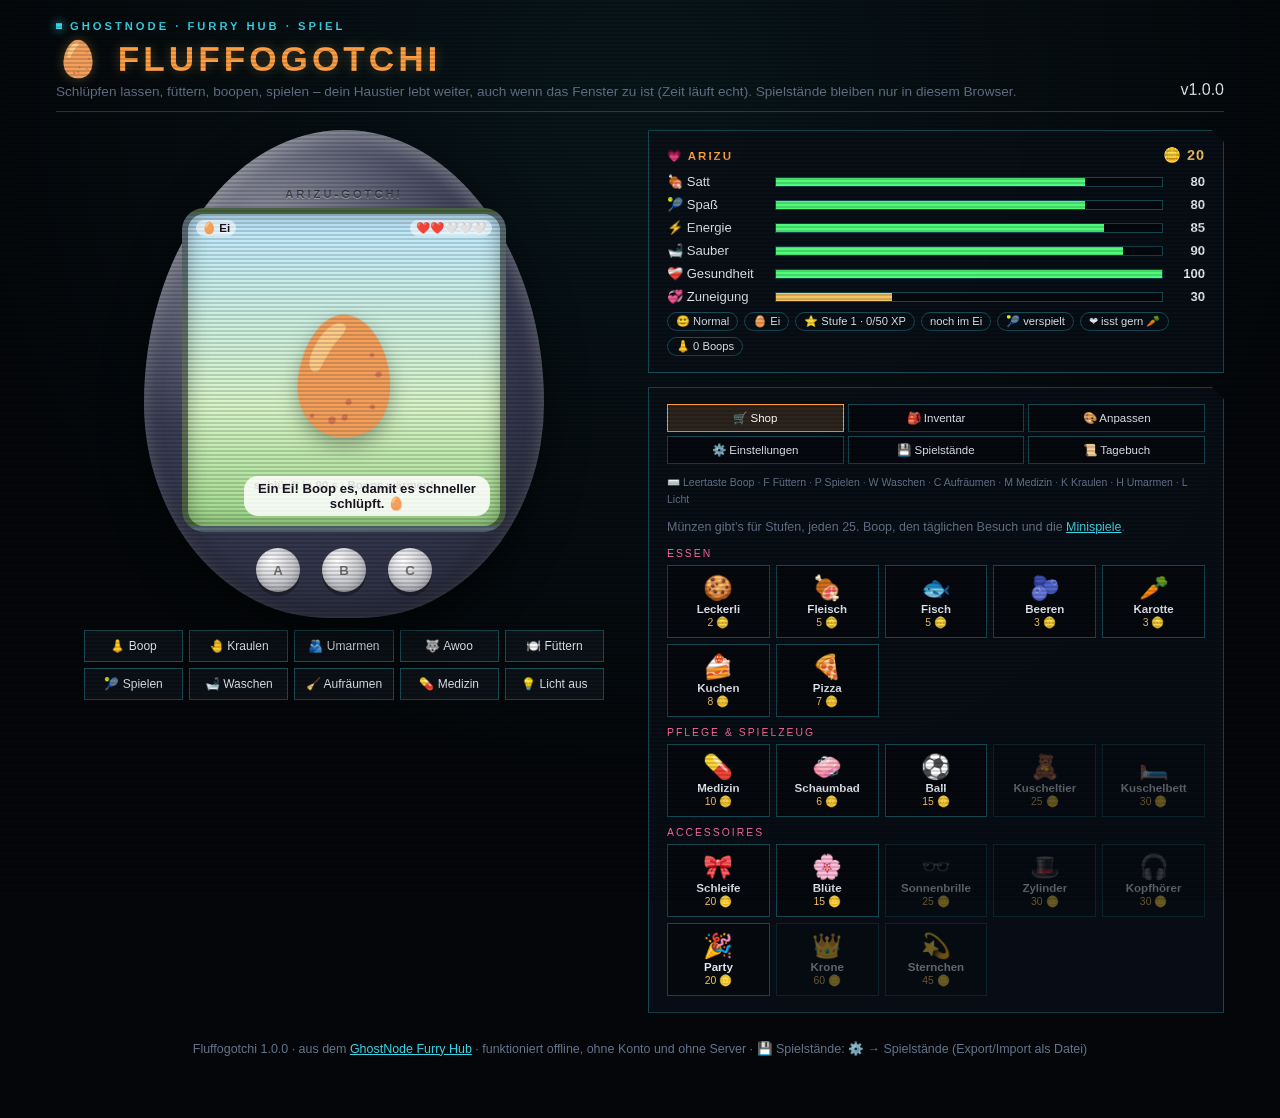
==== games/fluffogotchi/index.html @ 8cd09505 "Fluffogotchi: Furry Hub Tamagotchi as standalone offline game, build script, ZIP release workflow an" ====
<!DOCTYPE html>
<html lang="de">
<head>
<meta charset="utf-8">
<meta name="viewport" content="width=device-width, initial-scale=1">
<title>Fluffogotchi – dein flauschiges Haustier</title>
<link rel="icon" href="data:image/svg+xml,%3Csvg xmlns='http://www.w3.org/2000/svg' viewBox='0 0 100 100'%3E%3Ctext y='.9em' font-size='90'%3E%F0%9F%A5%9A%3C/text%3E%3C/svg%3E">
<link rel="stylesheet" href="hud.css">
<link rel="stylesheet" href="furhub.css">
<style>
body { padding: 0; display: block; }
.fg-wrap { max-width: 1200px; margin: 0 auto; padding: 20px 16px 50px; }
.fg-head { display: flex; justify-content: space-between; align-items: flex-end; gap: 12px; flex-wrap: wrap; margin-bottom: 18px; border-bottom: 1px solid var(--border-color); padding-bottom: 12px; }
.fg-head h1 { margin: 4px 0 0; color: var(--fh-a, #ff9f43); letter-spacing: 4px; }
.fg-head p { margin: 4px 0 0; color: var(--text-muted); font-size: .85rem; }
.fg-foot { margin-top: 28px; color: var(--text-muted); font-size: .78rem; text-align: center; }
.fg-foot a { color: var(--accent-cyan); }
</style>
</head>
<body class="fh">
<div class="fg-wrap">
    <header class="fg-head">
        <div><div class="hud-tag">GhostNode · Furry Hub · Spiel</div><h1>🥚 FLUFFOGOTCHI</h1><p>Schlüpfen lassen, füttern, boopen, spielen – dein Haustier lebt weiter, auch wenn das Fenster zu ist (Zeit läuft echt). Spielstände bleiben nur in diesem Browser.</p></div>
        <div class="fg-ver">v1.0.0</div>
    </header>
    <!-- Tamagotchi -->
    <section class="fh-panel" data-panel="tama">
        <div class="tama-layout">
            <div class="tama-col">
                <div class="tama-device" id="tamaDevice">
                    <div class="tama-brand" id="tamaBrand">FLUFFOGOTCHI</div>
                    <div class="tama-screen" id="tamaScreen">
                        <div class="tama-icons" id="tamaIcons"></div>
                        <div class="tama-pet" id="tamaPet" title="Boop!"></div>
                        <div class="tama-poops" id="tamaPoops"></div>
                        <div class="tama-say" id="tamaSay"></div>
                    </div>
                    <div class="tama-hw">
                        <button type="button" data-hw="a" title="A: Boop">A</button>
                        <button type="button" data-hw="b" title="B: Füttern (Trockenfutter)">B</button>
                        <button type="button" data-hw="c" title="C: Ball spielen">C</button>
                    </div>
                </div>
                <div class="tama-quick" id="tamaQuick">
                    <button type="button" class="fh-btn" data-t="boop">👃 Boop</button>
                    <button type="button" class="fh-btn" data-t="pat">🤚 Kraulen</button>
                    <button type="button" class="fh-btn" data-t="hug">🫂 Umarmen</button>
                    <button type="button" class="fh-btn" data-t="awoo">🐺 Awoo</button>
                    <button type="button" class="fh-btn" data-t="feed">🍽️ Füttern</button>
                    <button type="button" class="fh-btn" data-t="play">🎾 Spielen</button>
                    <button type="button" class="fh-btn" data-t="wash">🛁 Waschen</button>
                    <button type="button" class="fh-btn" data-t="clean">🧹 Aufräumen</button>
                    <button type="button" class="fh-btn" data-t="medicine">💊 Medizin</button>
                    <button type="button" class="fh-btn" data-t="sleep" id="tamaSleep">💡 Licht aus</button>
                </div>
                <div class="tama-menu" id="tamaMenu" hidden></div>
            </div>
            <div class="tama-side">
                <div class="fh-card"><div class="fh-ct"><span id="tamaTitle">💗 Zustand</span><span class="coins" id="tamaCoins"></span></div><div id="tamaBars"></div><div class="tama-meta" id="tamaMeta"></div></div>
                <div class="fh-card">
                    <div class="tama-tabs"><button type="button" data-tt="shop" class="on">🛒 Shop</button><button type="button" data-tt="bag">🎒 Inventar</button><button type="button" data-tt="custom">🎨 Anpassen</button><button type="button" data-tt="settings">⚙️ Einstellungen</button><button type="button" data-tt="slots">💾 Spielstände</button><button type="button" data-tt="log">📜 Tagebuch</button></div>
                    <p class="muted small tama-keys">⌨️ Leertaste Boop · F Füttern · P Spielen · W Waschen · C Aufräumen · M Medizin · K Kraulen · H Umarmen · L Licht</p>
                    <div id="tamaTab"></div>
                </div>
            </div>
        </div>
    </section>


    <p class="fg-foot">Fluffogotchi 1.0.0 · aus dem <a href="https://ghostnode-labs.dev/furhub.php" target="_blank" rel="noopener">GhostNode Furry Hub</a> · funktioniert offline, ohne Konto und ohne Server · 💾 Spielstände: ⚙️ → Spielstände (Export/Import als Datei)</p>
</div>
<div class="fh-toast" id="fhToast" hidden></div>
<script src="fluffo-core.js"></script>
<script src="fluffo-game.js"></script>
<script>document.addEventListener('DOMContentLoaded', () => { const K = window.FHK; if (K.INIT.tama) K.INIT.tama(); if (K.SHOW.tama) K.SHOW.tama(); });</script>
</body>
</html>
---- games/fluffogotchi/hud.css ----
@import url("format.css");
/* Gemeinsamer HUD-Look für neue Seiten (Countdown, Link-Check) */
:root {
    --bg-color: #040609;
    --panel-bg: rgba(10, 16, 24, 0.85);
    --panel-hover: rgba(18, 28, 42, 0.95);
    --accent-gold: #f3c262;
    --accent-cyan: #38d5e6;
    --accent-red: #ff5555;
    --accent-green: #50fa7b;
    --accent-purple: #bd93f9;
    --accent-glow: rgba(56, 213, 230, 0.3);
    --text-main: #e2e8f0;
    --text-muted: #64748b;
    --border-color: rgba(56, 213, 230, 0.3);
    --cut-sm: polygon(0 0, calc(100% - 8px) 0, 100% 8px, 100% 100%, 0 100%);
    --cut-md: polygon(0 0, calc(100% - 12px) 0, 100% 12px, 100% 100%, 0 100%);
}

* { box-sizing: border-box; }

body {
    font-family: "Segoe UI", Roboto, -apple-system, sans-serif;
    background-color: var(--bg-color);
    background-image:
        radial-gradient(circle at 50% 10%, rgba(56, 213, 230, 0.08), transparent 70%),
        linear-gradient(rgba(4, 6, 9, 0.9), rgba(4, 6, 9, 0.98));
    background-attachment: fixed;
    color: var(--text-main);
    margin: 0;
    padding: 40px 20px;
    min-height: 100vh;
    display: flex;
    flex-direction: column;
    align-items: center;
}

body::before {
    content: "";
    position: fixed;
    inset: 0;
    background: linear-gradient(rgba(18, 16, 16, 0) 50%, rgba(0, 0, 0, 0.3) 50%);
    background-size: 100% 4px;
    z-index: 1;
    pointer-events: none;
    opacity: 0.5;
}

.wrapper { width: 100%; max-width: 950px; position: relative; z-index: 2; }

.nav-bar { display: flex; justify-content: space-between; align-items: center; gap: 10px; flex-wrap: wrap; margin-bottom: 20px; }
.nav-back, .nav-tab {
    display: inline-flex; align-items: center; gap: 8px; color: var(--accent-cyan);
    text-decoration: none; font-size: 0.8rem; font-weight: 700; letter-spacing: 2px;
    text-transform: uppercase; padding: 6px 14px; background: rgba(56, 213, 230, 0.08);
    border: 1px solid var(--border-color); clip-path: var(--cut-sm); transition: all 0.2s ease;
}
.nav-back:hover, .nav-tab:hover, .nav-tab.active { background: rgba(56, 213, 230, 0.2); border-color: var(--accent-cyan); color: #fff; }
.nav-tabs { display: flex; gap: 10px; flex-wrap: wrap; }

header { margin-bottom: 25px; border-bottom: 2px solid var(--border-color); padding-bottom: 15px; }
.hud-tag { font-size: 0.7rem; letter-spacing: 3px; color: var(--accent-cyan); text-transform: uppercase; font-weight: 700; margin-bottom: 6px; display: flex; align-items: center; gap: 8px; }
.hud-tag::before { content: ""; width: 6px; height: 6px; background: var(--accent-cyan); box-shadow: 0 0 10px var(--accent-cyan); }
h1 { font-size: 2.2rem; font-weight: 800; letter-spacing: 4px; margin: 0; text-transform: uppercase; color: var(--accent-gold); text-shadow: 0 0 12px rgba(243, 194, 98, 0.3); }
.subtitle { color: var(--text-muted); margin: 6px 0 0; font-size: 0.85rem; letter-spacing: 2px; text-transform: uppercase; }

.panel { background-color: var(--panel-bg); border: 1px solid var(--border-color); padding: 20px; margin-bottom: 25px; clip-path: var(--cut-md); backdrop-filter: blur(10px); }
.panel-title { font-size: 0.85rem; letter-spacing: 2px; color: var(--accent-cyan); text-transform: uppercase; font-weight: 700; margin-bottom: 15px; border-bottom: 1px solid var(--border-color); padding-bottom: 8px; display: flex; justify-content: space-between; align-items: center; gap: 10px; flex-wrap: wrap; }

label.field { display: block; font-size: 0.7rem; color: var(--text-muted); text-transform: uppercase; letter-spacing: 1px; margin-bottom: 4px; }
input, select, textarea { background-color: rgba(4, 6, 9, 0.95); border: 1px solid var(--border-color); color: #fff; padding: 10px 14px; font-size: 0.9rem; outline: none; width: 100%; letter-spacing: 1px; font-family: inherit; color-scheme: dark; }
input:focus, select:focus, textarea:focus { border-color: var(--accent-cyan); box-shadow: 0 0 10px var(--accent-glow); }
input[type="checkbox"] { width: auto; accent-color: var(--accent-cyan); }

.btn { display: inline-block; text-decoration: none; background-color: rgba(56, 213, 230, 0.15); border: 1px solid var(--accent-cyan); color: var(--accent-cyan); padding: 10px 20px; font-weight: 700; letter-spacing: 2px; cursor: pointer; text-transform: uppercase; font-size: 0.8rem; transition: all 0.2s ease; font-family: inherit; }
.btn:hover { background-color: var(--accent-cyan); color: #040609; box-shadow: 0 0 12px var(--accent-cyan); }
.btn-gold { background-color: rgba(243, 194, 98, 0.15); border-color: var(--accent-gold); color: var(--accent-gold); }
.btn-gold:hover { background-color: var(--accent-gold); box-shadow: 0 0 12px var(--accent-gold); color: #040609; }
.btn-danger { background-color: rgba(255, 85, 85, 0.15); border-color: var(--accent-red); color: var(--accent-red); }
.btn-danger:hover { background-color: var(--accent-red); box-shadow: 0 0 12px var(--accent-red); color: #040609; }
.btn-sm { padding: 4px 9px; font-size: 0.62rem; }

.badge { display: inline-block; padding: 2px 7px; font-size: 0.65rem; font-weight: 700; letter-spacing: 1px; text-transform: uppercase; border: 1px solid currentColor; white-space: nowrap; }
.empty-msg { text-align: center; color: var(--text-muted); padding: 20px; font-size: 0.8rem; letter-spacing: 2px; text-transform: uppercase; border: 1px dashed var(--border-color); }
.notice { border: 1px solid var(--accent-green); background: rgba(80, 250, 123, 0.08); padding: 12px 16px; margin-bottom: 20px; font-size: 0.85rem; }

.modal-overlay { position: fixed; inset: 0; background: rgba(4, 6, 9, 0.85); display: none; justify-content: center; align-items: center; z-index: 1000; backdrop-filter: blur(6px); }
.modal-box { background-color: var(--panel-bg); border: 1px solid var(--accent-cyan); width: 100%; max-width: 520px; padding: 25px; clip-path: polygon(0 0, calc(100% - 14px) 0, 100% 14px, 100% 100%, 0 100%); box-shadow: 0 0 25px var(--accent-glow); position: relative; margin: 0 12px; max-height: 92vh; overflow-y: auto; }
.modal-close { position: absolute; top: 15px; right: 20px; background: none; border: none; color: var(--accent-red); font-size: 1.3rem; font-weight: bold; cursor: pointer; }

:focus-visible { outline: 2px solid var(--accent-cyan); outline-offset: 2px; }

@media (max-width: 700px) {
    body { padding: 20px 14px; }
    h1 { font-size: 1.6rem; letter-spacing: 2px; }
    .nav-bar { flex-direction: column; align-items: flex-start; }
}
---- games/fluffogotchi/furhub.css ----
/* Furry Hub – warmer, verspielter Look im HUD-Stil */
.fh { --fh-a: #ff9f43; --fh-b: #ff6b9d; --fh-c: #7bd88f; }
.fh-wrap { max-width: 1240px; }
.muted { color: var(--text-muted); }
.small { font-size: 0.78rem; }
.fh a { color: var(--accent-cyan); }

/* Kopf */
.fh-head { display: flex; align-items: center; gap: 18px; flex-wrap: wrap; text-align: left; margin-bottom: 18px; }
.fh-head h1 { margin: 2px 0; background: linear-gradient(90deg, var(--fh-a), var(--fh-b)); -webkit-background-clip: text; background-clip: text; color: transparent; }
.fh-head .subtitle { margin: 0; }
.fh-head > div:nth-child(2) { flex: 1; min-width: 220px; }
.fh-logo { font-size: 3.4rem; line-height: 1; background: none; border: 0; cursor: pointer; filter: drop-shadow(0 0 14px rgba(255, 159, 67, 0.45)); transition: transform 0.2s; }
.fh-logo:hover { transform: rotate(-8deg) scale(1.05); }
.fh-logo.spin { animation: fhSpin 0.6s ease; }
@keyframes fhSpin { 50% { transform: rotate(200deg) scale(1.2); } 100% { transform: rotate(360deg); } }
.fh-counters { display: flex; gap: 8px; flex-wrap: wrap; }
.fh-counter { min-width: 92px; padding: 8px 12px; text-align: center; background: var(--panel-bg); border: 1px solid rgba(255, 159, 67, 0.35); clip-path: var(--cut-sm); }
.fh-counter span { font-size: 1.2rem; }
.fh-counter b { display: block; font-size: 1.15rem; color: #fff; font-variant-numeric: tabular-nums; }
.fh-counter small { font-size: 0.6rem; letter-spacing: 1.5px; text-transform: uppercase; color: var(--text-muted); }

/* Reiter */
.fh-tabs { display: flex; gap: 6px; overflow-x: auto; padding-bottom: 6px; margin-bottom: 18px; scrollbar-width: thin; }
.fh-tabs button { flex: 0 0 auto; display: inline-flex; align-items: center; gap: 6px; padding: 8px 14px; font: inherit; font-size: 0.8rem; letter-spacing: 1px; color: var(--text-main);
    background: rgba(14, 20, 27, 0.75); border: 1px solid var(--border-color); cursor: pointer; transition: all 0.15s; }
.fh-tabs button:hover { border-color: var(--fh-a); }
.fh-tabs button.active { background: linear-gradient(90deg, rgba(255, 159, 67, 0.22), rgba(255, 107, 157, 0.18)); border-color: var(--fh-a); color: #fff; }
.fh-tabs button span { font-size: 1rem; }

/* Karten & Knöpfe */
.fh-card { background: var(--panel-bg); border: 1px solid var(--border-color); padding: 16px 18px; clip-path: var(--cut-md); backdrop-filter: blur(10px); min-width: 0; }
.fh-card.empty { grid-column: 1 / -1; text-align: center; color: var(--text-muted); }
.fh-ct { font-size: 0.72rem; letter-spacing: 2px; text-transform: uppercase; color: var(--fh-a); margin-bottom: 10px; font-weight: 700; display: flex; align-items: center; gap: 8px; justify-content: space-between; }
.fh-ct small { color: var(--text-muted); letter-spacing: 1px; }
.fh-btn { display: inline-flex; align-items: center; justify-content: center; gap: 6px; padding: 8px 14px; font: inherit; font-size: 0.85rem; color: var(--text-main); cursor: pointer; text-decoration: none;
    background: rgba(14, 20, 27, 0.8); border: 1px solid var(--border-color); transition: all 0.15s; }
.fh-btn:hover:not(:disabled) { border-color: var(--fh-a); color: #fff; background: rgba(255, 159, 67, 0.1); }
.fh-btn:active:not(:disabled) { transform: scale(0.96); }
.fh-btn:disabled { opacity: 0.5; cursor: default; }
.fh-btn.sm { padding: 4px 10px; font-size: 0.75rem; }
.fh-btn.gold { border-color: var(--accent-gold); color: var(--accent-gold); }
.fh-btn.gold:hover { background: rgba(243, 194, 98, 0.15); }
.fh-btn.danger { border-color: rgba(255, 85, 85, 0.6); color: var(--accent-red); }
.fh-btn.on { border-color: var(--fh-b); background: rgba(255, 107, 157, 0.15); color: #fff; }
.fh-toolbar { display: flex; gap: 10px; align-items: center; flex-wrap: wrap; margin-bottom: 14px; }
.fh-toolbar input[type=search] { flex: 1; min-width: 200px; }
.fh-toolbar select { width: auto; }
.nav-tabs button.nav-tab { font: inherit; cursor: pointer; }
.nav-tab.active { border-color: var(--fh-a) !important; }

/* Start */
.fh-grid { display: grid; grid-template-columns: repeat(3, minmax(0, 1fr)); gap: 14px; }
.fh-card.wide { grid-column: span 3; }
.fh-card p { line-height: 1.6; margin: 0 0 10px; }
.fh-card.fact { border-color: rgba(123, 216, 143, 0.4); }
.fh-card.prompt { border-color: rgba(255, 107, 157, 0.4); }
.fh-cd { display: grid; grid-template-columns: 26px 1fr auto; gap: 8px; align-items: center; padding: 6px 0; border-bottom: 1px solid rgba(56, 213, 230, 0.07); font-size: 0.85rem; }
.fh-cd small { color: var(--fh-a); font-size: 0.75rem; }
.rand-link { margin-bottom: 10px; min-height: 48px; }
.rand-link a { display: block; font-weight: 700; font-size: 1rem; }
.rand-link small { color: var(--text-muted); font-size: 0.75rem; }
.sotd-body { display: flex; gap: 12px; align-items: center; }
.sotd-face { width: 96px; flex-shrink: 0; }
.sotd-body b { display: block; font-size: 1.05rem; color: #fff; }
.sotd-body small { display: block; color: var(--text-muted); font-size: 0.75rem; margin-bottom: 4px; }
.ach-grid { display: grid; grid-template-columns: repeat(auto-fill, minmax(150px, 1fr)); gap: 8px; }
.ach { display: grid; grid-template-columns: 30px 1fr; column-gap: 8px; align-items: center; padding: 8px; border: 1px dashed var(--border-color); opacity: 0.45; font-size: 0.8rem; }
.ach span { grid-row: span 2; font-size: 1.4rem; text-align: center; }
.ach small { font-size: 0.66rem; color: var(--text-muted); }
.ach.on { opacity: 1; border-style: solid; border-color: rgba(243, 194, 98, 0.55); background: rgba(243, 194, 98, 0.06); }
.ach.on b { color: var(--accent-gold); }
.quick-btns { display: grid; grid-template-columns: repeat(auto-fill, minmax(110px, 1fr)); gap: 8px; margin-bottom: 10px; }
.quick-btns button { display: flex; flex-direction: column; align-items: center; gap: 4px; padding: 12px 6px; font: inherit; font-size: 0.72rem; letter-spacing: 1px; color: var(--text-main); cursor: pointer;
    background: rgba(4, 6, 9, 0.6); border: 1px solid var(--border-color); transition: all 0.15s; }
.quick-btns button b { font-size: 1.6rem; }
.quick-btns button:hover { border-color: var(--fh-a); transform: translateY(-2px); }

/* Avatar */
.fh-sona { display: block; width: 100%; height: auto; }
.fh-nose { transition: transform 0.15s; }

/* Boop */
.boop-layout { display: grid; grid-template-columns: minmax(0, 1.4fr) minmax(0, 1fr); gap: 14px; }
.boop-stage { text-align: center; position: relative; }
.boop-pick { display: flex; justify-content: center; margin-bottom: 10px; font-size: 0.8rem; color: var(--text-muted); }
.boop-pick select { width: auto; margin-left: 6px; }
.boop-face { width: min(360px, 80vw); margin: 0 auto; cursor: pointer; user-select: none; -webkit-tap-highlight-color: transparent; filter: drop-shadow(0 10px 30px rgba(0, 0, 0, 0.45)); }
.boop-face.booped { animation: fhSquish 0.35s ease; }
.boop-face.booped .fh-nose { transform: scale(0.75, 0.6); }
@keyframes fhSquish { 30% { transform: scale(1.06, 0.94); } 60% { transform: scale(0.97, 1.03); } }
.boop-combo { height: 28px; font-weight: 800; font-size: 1.2rem; color: var(--fh-b); letter-spacing: 2px; margin: 6px 0; text-shadow: 0 0 12px rgba(255, 107, 157, 0.6); }
.boop-actions { display: flex; gap: 8px; justify-content: center; flex-wrap: wrap; margin-bottom: 8px; }
.boop-side { display: flex; flex-direction: column; gap: 14px; }
.my-boops { display: grid; grid-template-columns: 1fr 1fr; gap: 8px; }
.my-boops > div { display: grid; grid-template-columns: 30px 1fr; column-gap: 6px; align-items: center; padding: 8px; background: rgba(4, 6, 9, 0.5); border: 1px solid rgba(255, 159, 67, 0.2); }
.my-boops span { grid-row: span 2; font-size: 1.3rem; }
.my-boops b { color: #fff; font-size: 1.1rem; font-variant-numeric: tabular-nums; }
.my-boops small { font-size: 0.66rem; color: var(--text-muted); }
.my-boops p { grid-column: 1 / -1; margin: 0; }
.boop-top { list-style: none; padding: 0; margin: 0; }
.boop-top li { display: grid; grid-template-columns: 34px 1fr auto; gap: 6px; padding: 6px 2px; border-bottom: 1px solid rgba(56, 213, 230, 0.07); font-size: 0.88rem; }
.boop-top li.muted { display: block; }
.boop-top li span:last-child { font-variant-numeric: tabular-nums; color: var(--fh-a); }

/* Baukasten */
.sona-layout { display: grid; grid-template-columns: minmax(0, 0.9fr) minmax(0, 1.1fr); gap: 14px; align-items: start; }
.sona-preview { position: sticky; top: 12px; text-align: center; }
.sona-svg { width: min(320px, 70vw); margin: 0 auto 10px; filter: drop-shadow(0 10px 30px rgba(0, 0, 0, 0.45)); }
.sona-name b { display: block; font-size: 1.35rem; color: #fff; }
.sona-name small { color: var(--text-muted); }
.sona-traits, .com-traits { display: flex; flex-wrap: wrap; gap: 5px; justify-content: center; margin: 8px 0; }
.sona-traits span, .com-traits span { font-size: 0.7rem; padding: 2px 8px; border: 1px solid rgba(255, 107, 157, 0.4); color: #ffc2d6; border-radius: 20px; }
.sona-tools { display: flex; flex-wrap: wrap; gap: 6px; justify-content: center; margin-top: 10px; }
.expr-row { margin-top: 10px; font-size: 0.75rem; color: var(--text-muted); }
.expr-row button { background: none; border: 1px solid transparent; font-size: 1.2rem; cursor: pointer; padding: 2px 4px; }
.expr-row button.on, .expr-row button:hover { border-color: var(--fh-a); }
.sona-form label { display: block; font-size: 0.72rem; letter-spacing: 1px; color: var(--text-muted); margin-bottom: 10px; }
.sona-form input, .sona-form select, .sona-form textarea { margin-top: 4px; }
.sona-form .inl { display: flex; gap: 6px; }
.sona-form .inl input { flex: 1; }
.f2 { display: grid; grid-template-columns: 1fr 1fr; gap: 10px; }
.sona-form .sub { font-size: 0.68rem; letter-spacing: 2px; text-transform: uppercase; color: var(--fh-b); margin: 6px 0 8px; display: flex; gap: 8px; align-items: center; }
.colors { display: grid; grid-template-columns: repeat(auto-fill, minmax(124px, 1fr)); gap: 6px; margin-bottom: 8px; }
.colors .col { display: flex; align-items: center; gap: 6px; margin: 0; padding: 4px; border: 1px solid var(--border-color); background: rgba(4, 6, 9, 0.5); font-size: 0.7rem; }
.colors input[type=color] { width: 30px; height: 26px; padding: 0; margin: 0; border: 0; background: none; cursor: pointer; flex-shrink: 0; }
.shapes { display: grid; grid-template-columns: repeat(3, minmax(0, 1fr)); gap: 8px; }
.checks { display: flex; gap: 16px; flex-wrap: wrap; margin: 2px 0 6px; }
.checks label { display: flex; align-items: center; gap: 6px; font-size: 0.8rem; color: var(--text-main); letter-spacing: 0; }
.checks input { width: auto; margin: 0; }
.traits { display: flex; flex-wrap: wrap; gap: 6px; margin-bottom: 12px; }
.chip { display: inline-flex; align-items: center; border: 1px solid rgba(255, 107, 157, 0.4); border-radius: 20px; padding: 2px 4px 2px 10px; background: rgba(255, 107, 157, 0.06); }
.chip input { width: 150px; background: none; border: 0; padding: 2px 0; margin: 0 !important; font-size: 0.8rem; color: #ffc2d6; }
.chip button { background: none; border: 0; color: var(--text-muted); cursor: pointer; font-size: 1rem; padding: 0 4px; }
.chip.add { padding: 4px 12px; color: var(--fh-b); cursor: pointer; font: inherit; }
.sona-save { display: flex; gap: 8px; align-items: center; flex-wrap: wrap; }

/* Community */
.com-grid { display: grid; grid-template-columns: repeat(auto-fill, minmax(250px, 1fr)); gap: 14px; }
.com-card { background: var(--panel-bg); border: 1px solid var(--border-color); clip-path: var(--cut-md); display: flex; flex-direction: column; transition: border-color 0.2s, transform 0.2s; }
.com-card:hover { border-color: var(--fh-a); transform: translateY(-3px); }
.com-face { padding: 14px 14px 0; }
.com-body { padding: 10px 14px 14px; display: flex; flex-direction: column; flex: 1; }
.com-body b { font-size: 1.1rem; color: #fff; }
.com-body > small { color: var(--text-muted); font-size: 0.75rem; }
.com-body p { font-size: 0.82rem; line-height: 1.5; color: var(--text-main); margin: 4px 0 8px; overflow-wrap: anywhere; }
.com-traits { justify-content: flex-start; }
.com-foot { display: flex; flex-wrap: wrap; gap: 6px; align-items: center; margin-top: auto; }
.com-foot .owner { flex: 1; font-size: 0.72rem; min-width: 100px; }
.like.on { border-color: var(--fh-b); color: #fff; background: rgba(255, 107, 157, 0.18); }
.like i { font-style: normal; }

/* Begleiter */
.pet-layout { display: grid; grid-template-columns: minmax(0, 1.2fr) minmax(0, 1fr); gap: 14px; }
.pet-stage { text-align: center; }
.pet-name { display: flex; align-items: center; justify-content: center; gap: 8px; flex-wrap: wrap; font-size: 1.2rem; }
.pet-name b { color: #fff; }
.pet-lvl { font-size: 0.72rem; color: var(--accent-gold); letter-spacing: 1px; width: 100%; }
.pet-face { position: relative; width: min(300px, 70vw); margin: 10px auto; cursor: pointer; animation: fhBreathe 3.5s ease-in-out infinite; }
.pet-face.bounce { animation: fhBounce 0.7s ease; }
.pet-face .zzz { position: absolute; top: 4%; right: 6%; font-size: 2rem; animation: fhZ 2s ease-in-out infinite; }
@keyframes fhBreathe { 50% { transform: scale(1.02, 0.985); } }
@keyframes fhBounce { 25% { transform: translateY(-30px) rotate(-6deg); } 50% { transform: translateY(0); } 70% { transform: translateY(-12px) rotate(4deg); } }
@keyframes fhZ { 50% { transform: translate(6px, -10px); opacity: 0.5; } }
.pet-say { min-height: 1.6em; font-size: 0.95rem; color: #ffd9e6; margin-bottom: 12px; }
.pet-say.pop { animation: fhPop 0.35s ease; }
@keyframes fhPop { 0% { transform: scale(0.8); opacity: 0; } }
.pet-actions { display: flex; flex-wrap: wrap; gap: 6px; justify-content: center; }
.pbar { display: grid; grid-template-columns: 100px 1fr 34px; gap: 8px; align-items: center; margin-bottom: 8px; font-size: 0.82rem; }
.pbar > div { height: 10px; background: rgba(4, 6, 9, 0.7); border: 1px solid var(--border-color); }
.pbar i { display: block; height: 100%; transition: width 0.4s; }
.pbar b { text-align: right; font-variant-numeric: tabular-nums; }
.pet-log { list-style: none; padding: 0; margin: 0 0 10px; max-height: 220px; overflow-y: auto; font-size: 0.8rem; }
.pet-log li { padding: 4px 0; border-bottom: 1px solid rgba(56, 213, 230, 0.07); }
.pet-log small { color: var(--text-muted); margin-right: 6px; }

/* Bingo */
.bingo-title { font-size: 1rem; }
.bingo { display: grid; grid-template-columns: repeat(5, minmax(0, 1fr)); gap: 6px; max-width: 760px; margin: 0 auto; }
.bc { aspect-ratio: 1; padding: 6px; font: inherit; font-size: 0.78rem; line-height: 1.25; color: var(--text-main); background: var(--panel-bg); border: 1px solid var(--border-color); cursor: pointer;
    display: flex; align-items: center; justify-content: center; text-align: center; transition: all 0.15s; overflow-wrap: anywhere; position: relative; }
.bc:hover { border-color: var(--fh-a); }
.bc.on { background: rgba(255, 159, 67, 0.18); border-color: var(--fh-a); color: #fff; }
.bc.on::after { content: '🐾'; position: absolute; font-size: 2.4rem; opacity: 0.22; pointer-events: none; }
.bc.line { background: linear-gradient(135deg, rgba(255, 107, 157, 0.35), rgba(255, 159, 67, 0.3)); border-color: var(--fh-b); box-shadow: 0 0 14px rgba(255, 107, 157, 0.35); }
.bc.free { font-weight: 800; color: var(--accent-gold); }

/* Quiz */
.quiz { max-width: 760px; margin: 0 auto; text-align: center; padding: 26px; }
.quiz h2 { font-size: 1.4rem; margin: 6px 0 18px; }
.quiz-big { font-size: 2.6rem; letter-spacing: 6px; }
.quiz-n { font-size: 0.7rem; letter-spacing: 2px; text-transform: uppercase; color: var(--fh-a); }
.quiz-prog { height: 6px; background: rgba(4, 6, 9, 0.7); margin-bottom: 16px; }
.quiz-prog i { display: block; height: 100%; background: linear-gradient(90deg, var(--fh-a), var(--fh-b)); transition: width 0.3s; }
.quiz-a { display: grid; grid-template-columns: 1fr 1fr; gap: 10px; }
.quiz-a .fh-btn { padding: 14px; font-size: 0.95rem; }
.quiz-res { display: grid; grid-template-columns: 220px 1fr; gap: 20px; text-align: left; align-items: center; }
.quiz-res p { line-height: 1.6; }
.quiz-bars { margin: 10px 0 16px; }
.quiz-bars div { display: grid; grid-template-columns: 130px 1fr; gap: 8px; align-items: center; font-size: 0.8rem; margin-bottom: 5px; }
.quiz-bars i { display: block; height: 8px; background: linear-gradient(90deg, var(--fh-a), var(--fh-b)); }

/* Sounds */
.sounds { display: grid; grid-template-columns: repeat(auto-fill, minmax(140px, 1fr)); gap: 10px; }
.snd { position: relative; display: flex; flex-direction: column; align-items: center; gap: 6px; padding: 18px 8px; font: inherit; color: var(--text-main); cursor: pointer;
    background: var(--panel-bg); border: 1px solid var(--border-color); clip-path: var(--cut-sm); transition: all 0.15s; }
.snd span { font-size: 2.2rem; }
.snd b { font-size: 0.8rem; letter-spacing: 1px; }
.snd kbd { position: absolute; top: 6px; right: 8px; font-size: 0.62rem; color: var(--text-muted); border: 1px solid var(--border-color); padding: 0 4px; font-family: inherit; }
.snd:hover { border-color: var(--fh-a); }
.snd.hit { animation: fhHit 0.4s ease; border-color: var(--fh-b); }
@keyframes fhHit { 40% { transform: scale(1.08); background: rgba(255, 107, 157, 0.18); } }
#vol { width: 120px; vertical-align: middle; }

/* OwO */
.owo-layout { display: grid; grid-template-columns: 1fr 1fr; gap: 14px; }
.owo-layout textarea { width: 100%; resize: vertical; }
.owo-modes { display: flex; flex-wrap: wrap; gap: 6px; margin-top: 10px; }
.owo-out { min-height: 160px; white-space: pre-wrap; font-size: 1rem; line-height: 1.6; color: #ffd9e6; overflow-wrap: anywhere; }

/* Glossar */
.gloss { display: grid; grid-template-columns: repeat(auto-fill, minmax(290px, 1fr)); gap: 10px; }
.gl { background: var(--panel-bg); border: 1px solid var(--border-color); border-left: 3px solid var(--fh-a); padding: 12px 14px; }
.gl b { color: #fff; }
.gl p { margin: 4px 0 0; font-size: 0.84rem; line-height: 1.55; color: var(--text-main); }

/* Pfotenabdrücke */
.paw-form { margin-bottom: 14px; }
.paw-row { display: flex; gap: 8px; flex-wrap: wrap; }
.paw-row input[type=text] { flex: 1; min-width: 200px; }
.paw-row input[type=color] { width: 46px; height: 40px; padding: 2px; }
.paws { display: grid; grid-template-columns: repeat(auto-fill, minmax(260px, 1fr)); gap: 14px; }
.paw { position: relative; display: flex; gap: 12px; padding: 14px; background: var(--panel-bg); border: 1px solid color-mix(in srgb, var(--pc) 45%, transparent); transform: rotate(var(--rot)); transition: transform 0.2s; }
.paw:hover { transform: rotate(0) scale(1.02); }
.paw-ic { width: 44px; height: 44px; flex-shrink: 0; filter: drop-shadow(0 0 6px color-mix(in srgb, var(--pc) 60%, transparent)); }
.paw p { margin: 0 0 6px; font-size: 0.9rem; line-height: 1.5; overflow-wrap: anywhere; }
.paw small { color: var(--text-muted); font-size: 0.7rem; }
.paw button { position: absolute; top: 4px; right: 6px; background: none; border: 0; color: var(--text-muted); cursor: pointer; font-size: 1.1rem; }
.paw button:hover { color: var(--accent-red); }

/* Effekte */
.fh-toast { position: fixed; left: 50%; bottom: 24px; transform: translateX(-50%); z-index: 5000; padding: 10px 18px; background: rgba(10, 16, 24, 0.97); border: 1px solid var(--fh-a); color: #fff; font-size: 0.88rem; box-shadow: 0 0 24px rgba(255, 159, 67, 0.3); max-width: calc(100vw - 32px); text-align: center; }
.fh-toast.bad { border-color: var(--accent-red); }
.fh-confetti { position: fixed; top: -40px; z-index: 4000; pointer-events: none; animation: fhFall linear forwards; }
@keyframes fhFall { to { transform: translateY(110vh) rotate(540deg); } }
.fh-float { position: absolute; z-index: 4000; pointer-events: none; font-weight: 800; color: var(--fh-b); font-size: 1.2rem; text-shadow: 0 0 10px rgba(255, 107, 157, 0.7); animation: fhUp 1.1s ease-out forwards; }
.fh-float.heart { font-size: 1.6rem; }
.fh-float.big { font-size: 3rem; position: absolute; }
@keyframes fhUp { to { transform: translateY(-70px) scale(1.3); opacity: 0; } }
.fh-trail { position: absolute; z-index: 3000; pointer-events: none; font-size: 14px; opacity: 0.7; animation: fhFade 0.9s ease-out forwards; }
@keyframes fhFade { to { opacity: 0; } }

@media (max-width: 960px) {
    .fh-grid { grid-template-columns: 1fr 1fr; }
    .fh-card.wide { grid-column: span 2; }
    .boop-layout, .sona-layout, .pet-layout, .owo-layout { grid-template-columns: 1fr; }
    .sona-preview { position: static; }
    .quiz-res { grid-template-columns: 1fr; text-align: center; }
    .quiz-res .quiz-face { width: 180px; margin: 0 auto; }
}
@media (max-width: 600px) {
    .fh-grid { grid-template-columns: 1fr; }
    .fh-card.wide { grid-column: auto; }
    .fh-head { gap: 10px; }
    .fh-logo { font-size: 2.6rem; }
    .fh-counters { width: 100%; }
    .fh-counter { flex: 1; min-width: 70px; padding: 6px 2px; }
    .fh-counter small { font-size: 0.5rem; letter-spacing: 0.3px; }
    .f2, .shapes { grid-template-columns: 1fr 1fr; }
    .quiz-a { grid-template-columns: 1fr; }
    .bc { font-size: 0.6rem; padding: 3px; }
    .bc.on::after { font-size: 1.4rem; }
    .chip input { width: 110px; }
    .pbar { grid-template-columns: 84px 1fr 30px; }
}
@media (prefers-reduced-motion: reduce) { .pet-face, .fh-confetti, .fh-float { animation: none !important; } }
@media print {
    body * { visibility: hidden; }
    .bingo, .bingo * { visibility: visible; }
    .bingo { position: absolute; left: 0; top: 0; width: 100%; }
    .bc { color: #000 !important; background: #fff !important; border: 1px solid #000 !important; }
}

/* ================= Eigene Bilder & Emotionen ================= */
.fh-face-img { display: block; width: 100%; aspect-ratio: 1; object-fit: contain; border-radius: 22px; }
.mode-switch { display: grid; grid-template-columns: 1fr 1fr; gap: 6px; margin: 4px 0 10px; }
.mode-switch.three { grid-template-columns: repeat(3, 1fr); }
.mode-switch button, .seg button, .tpl-pick button, .chips button, .tama-tabs button { font: inherit; font-size: 0.8rem; padding: 7px 10px; cursor: pointer; color: var(--text-main); background: rgba(4, 6, 9, 0.6); border: 1px solid var(--border-color); transition: all 0.15s; }
.mode-switch button.on, .seg button.on, .tpl-pick button.on, .chips button.on, .tama-tabs button.on { border-color: var(--fh-a); background: rgba(255, 159, 67, 0.15); color: #fff; }
.seg { display: inline-flex; }
.seg button + button { border-left: 0; }
.emo-slots { display: grid; grid-template-columns: repeat(auto-fill, minmax(92px, 1fr)); gap: 8px; margin-bottom: 10px; }
.emo-slots.busy { opacity: 0.5; pointer-events: none; }
.emo-slot { position: relative; text-align: center; }
.emo-pic { width: 100%; aspect-ratio: 1; display: flex; align-items: center; justify-content: center; padding: 0; cursor: pointer; background: rgba(4, 6, 9, 0.6); border: 2px dashed var(--border-color); border-radius: 12px; overflow: hidden; transition: border-color 0.15s; }
.emo-pic:hover { border-color: var(--fh-a); }
.emo-pic span { font-size: 2rem; opacity: 0.55; }
.emo-pic img { width: 100%; height: 100%; object-fit: contain; }
.emo-slot.has .emo-pic { border-style: solid; border-color: rgba(255, 159, 67, 0.5); }
.emo-slot small { display: block; font-size: 0.68rem; color: var(--text-muted); margin-top: 3px; }
.emo-x { position: absolute; top: -6px; right: -6px; width: 22px; height: 22px; border-radius: 50%; border: 0; background: var(--accent-red); color: #fff; cursor: pointer; font-size: 0.85rem; line-height: 1; }
.emo-slot.all .emo-pic { border-color: rgba(255, 107, 157, 0.5); }
.f3 { display: grid; grid-template-columns: repeat(3, minmax(0, 1fr)); gap: 10px; }
.inl { display: flex; gap: 6px; }
.inl select, .inl input { flex: 1; }
.com-face.booped, .sotd-face.booped { animation: fhSquish 0.35s ease; }

/* ================= Tamagotchi ================= */
.tama-layout { display: grid; grid-template-columns: minmax(0, 1fr) minmax(0, 1fr); gap: 16px; align-items: start; }
.tama-col { display: flex; flex-direction: column; align-items: center; gap: 12px; }
.tama-device { --shell: #ff8fab; position: relative; width: min(400px, 92vw); padding: 58px 38px 26px; border-radius: 50% 50% 46% 46% / 56% 56% 44% 44%;
    background: radial-gradient(circle at 30% 22%, color-mix(in srgb, var(--shell) 55%, #fff), var(--shell) 45%, color-mix(in srgb, var(--shell) 70%, #000));
    box-shadow: inset 0 -10px 24px rgba(0, 0, 0, 0.25), inset 0 8px 18px rgba(255, 255, 255, 0.35), 0 16px 40px rgba(0, 0, 0, 0.5); }
.tama-brand { text-align: center; font-weight: 900; font-size: 0.7rem; letter-spacing: 3px; color: rgba(0, 0, 0, 0.55); margin-bottom: 8px; text-shadow: 0 1px 0 rgba(255, 255, 255, 0.4); overflow: hidden; white-space: nowrap; text-overflow: ellipsis; }
.tama-screen { position: relative; aspect-ratio: 1; border-radius: 22px; overflow: hidden; border: 6px solid rgba(0, 0, 0, 0.55); box-shadow: inset 0 0 20px rgba(0, 0, 0, 0.35); transition: filter 0.6s; }
.tama-screen.dark { filter: brightness(0.35) saturate(0.6); }
.tama-screen.dark::after { content: '💤'; position: absolute; top: 18%; right: 14%; font-size: 2.2rem; filter: brightness(2.5); animation: fhZ 2s ease-in-out infinite; }
.tama-icons { position: absolute; top: 6px; left: 8px; right: 8px; display: flex; justify-content: space-between; gap: 4px; font-size: 0.72rem; z-index: 3; color: #1a1420; font-weight: 700; text-shadow: 0 1px 0 rgba(255, 255, 255, 0.6); }
.tama-icons span { background: rgba(255, 255, 255, 0.55); padding: 1px 6px; border-radius: 10px; }
.tama-pet { position: absolute; inset: 14% 12% 10%; display: flex; align-items: center; justify-content: center; cursor: pointer; user-select: none; -webkit-tap-highlight-color: transparent; }
.tp-wrap { position: relative; width: calc(100% * var(--sc, 1)); animation: tamaBob 2.6s ease-in-out infinite; filter: drop-shadow(0 8px 10px rgba(0, 0, 0, 0.3)); }
.tp-wrap .fh-sona, .tp-wrap .fh-face-img { border-radius: 22px; }
.tama-pet.squish .tp-wrap { animation: fhSquish 0.35s ease; }
.tama-pet.bounce .tp-wrap { animation: fhBounce 0.7s ease; }
@keyframes tamaBob { 50% { transform: translateY(-5px); } }
.tp-hat { position: absolute; left: 50%; top: -14%; transform: translateX(-50%); font-size: calc(2.6rem * var(--sc, 1) + 0.6rem); pointer-events: none; filter: drop-shadow(0 3px 3px rgba(0, 0, 0, 0.35)); }
.tp-hat.hat-shades { top: 36%; }
.tp-hat.hat-phones { top: 4%; font-size: calc(4rem * var(--sc, 1)); }
.tp-hat.hat-flower, .tp-hat.hat-bow { left: 22%; top: -4%; }
.tama-egg { font-size: 7rem; line-height: 1; animation: eggIdle 2s ease-in-out infinite; filter: drop-shadow(0 8px 10px rgba(0, 0, 0, 0.3)); }
.tama-egg.crack { animation: eggShake 0.5s ease-in-out infinite; }
.tama-egg.wob { animation: eggShake 0.35s ease; }
.egg-time { position: absolute; bottom: 4px; left: 0; right: 0; text-align: center; font-size: 0.72rem; color: #1a1420; font-weight: 700; }
@keyframes eggIdle { 50% { transform: rotate(4deg); } }
@keyframes eggShake { 25% { transform: rotate(-10deg); } 75% { transform: rotate(10deg); } }
.tama-poops { position: absolute; bottom: 6px; left: 10px; display: flex; gap: 2px; z-index: 3; }
.poop { background: none; border: 0; font-size: 1.6rem; cursor: pointer; padding: 0; animation: tamaBob 1.6s ease-in-out infinite; }
.poop:hover { transform: scale(1.2); }
.tama-say { position: absolute; left: 10px; right: 10px; bottom: 10px; z-index: 4; text-align: center; font-size: 0.82rem; color: #1a1420; font-weight: 600; pointer-events: none; }
.tama-say:not(:empty) { background: rgba(255, 255, 255, 0.85); border-radius: 14px; padding: 5px 10px; margin-left: 46px; }
.tama-say.pop { animation: fhPop 0.35s ease; }
.tama-hw { display: flex; justify-content: center; gap: 22px; margin-top: 16px; }
.tama-hw button { width: 44px; height: 44px; border-radius: 50%; border: 0; cursor: pointer; font-weight: 900; color: rgba(0, 0, 0, 0.5);
    background: radial-gradient(circle at 35% 30%, #fff, color-mix(in srgb, var(--shell) 40%, #ddd)); box-shadow: 0 4px 0 rgba(0, 0, 0, 0.3), inset 0 -3px 6px rgba(0, 0, 0, 0.15); }
.tama-hw button:active { transform: translateY(3px); box-shadow: 0 1px 0 rgba(0, 0, 0, 0.3); }
.tama-quick { display: grid; grid-template-columns: repeat(5, minmax(0, 1fr)); gap: 6px; width: 100%; max-width: 520px; }
.tama-quick .fh-btn { padding: 8px 4px; font-size: 0.75rem; flex-direction: column; gap: 2px; }
.tama-menu { width: 100%; max-width: 520px; background: var(--panel-bg); border: 1px solid var(--fh-a); padding: 10px; }
.tm-head { display: flex; justify-content: space-between; align-items: center; font-weight: 700; margin-bottom: 8px; }
.tm-head button { background: none; border: 0; color: var(--text-muted); font-size: 1.2rem; cursor: pointer; }
.tm-items { display: grid; grid-template-columns: repeat(4, minmax(0, 1fr)); gap: 6px; }
.tm-items button { display: flex; flex-direction: column; align-items: center; gap: 2px; padding: 8px 4px; font: inherit; font-size: 0.72rem; color: var(--text-main); background: rgba(4, 6, 9, 0.6); border: 1px solid var(--border-color); cursor: pointer; }
.tm-items button span { font-size: 1.5rem; }
.tm-items button small { color: var(--text-muted); font-size: 0.65rem; }
.tm-items button:disabled { opacity: 0.35; cursor: default; }
.tm-items button:hover:not(:disabled) { border-color: var(--fh-a); }
.tama-side { display: flex; flex-direction: column; gap: 14px; min-width: 0; }
.coins { color: var(--accent-gold); font-size: 0.9rem; letter-spacing: 1px; }
.tama-meta { display: flex; flex-wrap: wrap; gap: 6px; margin-top: 8px; }
.tama-meta span { font-size: 0.7rem; padding: 2px 8px; border: 1px solid var(--border-color); border-radius: 12px; color: var(--text-main); }
.tama-tabs { display: grid; grid-template-columns: repeat(4, 1fr); gap: 4px; margin-bottom: 10px; }
.tama-tabs button { padding: 6px 4px; font-size: 0.72rem; }
#tamaTab .sub { font-size: 0.65rem; letter-spacing: 2px; text-transform: uppercase; color: var(--fh-b); margin: 10px 0 6px; }
#tamaTab label { display: block; font-size: 0.7rem; color: var(--text-muted); letter-spacing: 1px; margin-bottom: 8px; }
.shop { display: grid; grid-template-columns: repeat(auto-fill, minmax(92px, 1fr)); gap: 6px; }
.shop-it { display: flex; flex-direction: column; align-items: center; gap: 1px; padding: 8px 4px; font: inherit; color: var(--text-main); background: rgba(4, 6, 9, 0.6); border: 1px solid var(--border-color); cursor: pointer; text-align: center; }
.shop-it span { font-size: 1.5rem; }
.shop-it b { font-size: 0.72rem; }
.shop-it small { font-size: 0.65rem; color: var(--accent-gold); }
.shop-it:hover:not(:disabled):not(.static) { border-color: var(--fh-a); background: rgba(255, 159, 67, 0.08); }
.shop-it:disabled { opacity: 0.4; cursor: default; }
.shop-it.owned small { color: var(--accent-green); }
.shop-it.worn { border-color: var(--fh-b); background: rgba(255, 107, 157, 0.12); }
.shop-it.static { cursor: default; }
.chips { display: flex; flex-wrap: wrap; gap: 5px; align-items: center; }
.chips .sw { width: 28px; height: 28px; padding: 0; border-radius: 50%; }
.chips .sw.on { outline: 2px solid #fff; outline-offset: 2px; }
.chips input[type=color] { width: 34px; height: 30px; padding: 0; border: 0; background: none; }

/* ================= Karten-Editor ================= */
.cards-layout { display: grid; grid-template-columns: minmax(0, 1fr) minmax(0, 1fr); gap: 16px; align-items: start; }
.card-form label { display: block; font-size: 0.72rem; letter-spacing: 1px; color: var(--text-muted); margin-bottom: 10px; }
.card-form label.chk, label.chk { display: flex; align-items: center; gap: 6px; color: var(--text-main); letter-spacing: 0; font-size: 0.82rem; }
label.chk input { width: auto; margin: 0; }
label.chk.sm { font-size: 0.75rem; }
.card-form .sub { font-size: 0.68rem; letter-spacing: 2px; text-transform: uppercase; color: var(--fh-b); margin: 8px 0 6px; }
.tpl-pick { display: grid; grid-template-columns: repeat(3, 1fr); gap: 6px; margin-bottom: 6px; }
.theme-pick { display: flex; flex-wrap: wrap; gap: 5px; margin-bottom: 10px; }
.theme-pick button { font: inherit; font-size: 0.72rem; padding: 5px 9px; cursor: pointer; color: #fff; background: linear-gradient(135deg, var(--a), var(--b)); border: 2px solid transparent; border-radius: 14px; }
.theme-pick button.on { border-color: #fff; }
.img-pick { display: flex; gap: 6px; flex-wrap: wrap; margin-bottom: 8px; }
.img-pick select { flex: 1; min-width: 130px; }
.abil { display: grid; grid-template-columns: 54px 1fr 70px; gap: 6px; margin-bottom: 8px; }
.abil textarea { grid-column: 1 / -1; }
.ab-cost { text-align: center; }
.stat-row { display: grid; grid-template-columns: 120px 1fr 24px; gap: 8px; align-items: center; margin-bottom: 6px; }
.stat-row input.wide { grid-column: span 2; }
.card-side { display: flex; flex-direction: column; gap: 14px; align-items: center; position: sticky; top: 12px; }
.card-stage { perspective: 900px; width: 100%; display: flex; justify-content: center; }
.card-prev { --rx: 0deg; --ry: 0deg; --mx: 50%; --my: 50%; position: relative; width: min(330px, 86vw); transform: rotateX(var(--rx)) rotateY(var(--ry)); transition: transform 0.15s ease-out; cursor: grab; touch-action: none; filter: drop-shadow(0 18px 30px rgba(0, 0, 0, 0.55)); }
.card-prev svg, .card-thumb svg, .card-mini svg { display: block; width: 100%; height: auto; }
.card-prev.holo::after, .card-mini.holo::after { content: ''; position: absolute; inset: 2%; border-radius: 4%; pointer-events: none; mix-blend-mode: color-dodge; opacity: 0.55;
    background: radial-gradient(circle at var(--mx) var(--my), rgba(255, 255, 255, 0.55), transparent 40%), linear-gradient(115deg, transparent 20%, rgba(255, 122, 195, 0.35) 35%, rgba(93, 242, 255, 0.35) 50%, rgba(167, 123, 255, 0.35) 65%, transparent 80%);
    background-size: 100% 100%, 250% 250%; background-position: center, var(--mx) var(--my); }
.card-mini { position: relative; }
.card-tools { display: flex; flex-wrap: wrap; gap: 8px; justify-content: center; align-items: center; }
.card-side > .fh-card { width: 100%; }
.card-list { display: grid; grid-template-columns: repeat(auto-fill, minmax(90px, 1fr)); gap: 10px; }
.card-item { position: relative; cursor: pointer; text-align: center; }
.card-item small { display: block; font-size: 0.68rem; color: var(--text-muted); white-space: nowrap; overflow: hidden; text-overflow: ellipsis; }
.card-item.on .card-thumb { outline: 2px solid var(--fh-a); outline-offset: 2px; border-radius: 6px; }
.card-item button { position: absolute; top: -6px; right: -6px; width: 20px; height: 20px; border-radius: 50%; border: 0; background: var(--accent-red); color: #fff; cursor: pointer; font-size: 0.8rem; line-height: 1; }
.com-card.cardc .com-face { padding: 12px 22px 0; }

/* ================= Minispiele ================= */
.games-pick { display: grid; grid-template-columns: repeat(5, minmax(0, 1fr)); gap: 10px; margin-bottom: 14px; }
.games-pick button { display: flex; flex-direction: column; align-items: center; gap: 3px; padding: 14px 8px; font: inherit; font-size: 0.85rem; font-weight: 700; color: var(--text-main); cursor: pointer;
    background: var(--panel-bg); border: 1px solid var(--border-color); clip-path: var(--cut-sm); transition: all 0.15s; }
.games-pick button b { font-size: 2rem; }
.games-pick button small { font-weight: 400; font-size: 0.68rem; color: var(--text-muted); text-align: center; }
.games-pick button:hover, .games-pick button.on { border-color: var(--fh-a); background: rgba(255, 159, 67, 0.1); transform: translateY(-2px); }
.game-box { text-align: center; }
.g-head { display: flex; justify-content: space-between; align-items: center; margin-bottom: 10px; font-size: 0.95rem; }
.g-head span { color: var(--fh-a); font-variant-numeric: tabular-nums; }
.g-result { margin: 14px auto 0; display: flex; flex-wrap: wrap; gap: 10px; align-items: center; justify-content: center; font-size: 1rem; }
.g-result.big { font-size: 1.2rem; flex-direction: column; padding: 30px 0; line-height: 1.6; }
#gcCan { width: min(420px, 100%); height: auto; border-radius: 12px; touch-action: none; cursor: none; border: 1px solid var(--border-color); }
.game-box > .fh-btn { margin-top: 10px; }
.whack { display: grid; grid-template-columns: repeat(3, 1fr); gap: 12px; max-width: 420px; margin: 0 auto 10px; }
.hole { position: relative; aspect-ratio: 1; border-radius: 50%; background: radial-gradient(circle at 50% 70%, #1a1206 40%, #3b2a14 70%, #5a4220); overflow: hidden; cursor: pointer; box-shadow: inset 0 8px 14px rgba(0, 0, 0, 0.6); }
.critter { position: absolute; left: 12%; right: 12%; bottom: -80%; transition: bottom 0.16s ease-out; pointer-events: none; }
.hole.up .critter { bottom: 6%; }
.memory { display: grid; grid-template-columns: repeat(4, 1fr); gap: 8px; max-width: 420px; margin: 0 auto 10px; }
.mc { position: relative; aspect-ratio: 1; font-size: 2rem; cursor: pointer; border: 1px solid var(--border-color); background: var(--panel-bg); border-radius: 10px; transform-style: preserve-3d; transition: transform 0.35s; padding: 0; }
.mc span { position: absolute; inset: 0; display: flex; align-items: center; justify-content: center; backface-visibility: hidden; border-radius: 10px; }
.mc .back { background: linear-gradient(135deg, rgba(255, 159, 67, 0.25), rgba(255, 107, 157, 0.2)); font-size: 1.4rem; }
.mc .front { transform: rotateY(180deg); background: rgba(14, 20, 27, 0.95); }
.mc.open, .mc.done { transform: rotateY(180deg); }
.mc.done .front { background: rgba(123, 216, 143, 0.18); border: 1px solid var(--accent-green); }
.snd-q { margin: 20px 0; }
.fh-btn.big { font-size: 1.1rem; padding: 12px 24px; }
.snd-opts { display: grid; grid-template-columns: 1fr 1fr; gap: 10px; max-width: 460px; margin: 0 auto; }
.snd-opts .fh-btn { padding: 14px; font-size: 1rem; }
.snd-opts .right { border-color: var(--accent-green); background: rgba(123, 216, 143, 0.2); color: #fff; }
.snd-opts .wrong { border-color: var(--accent-red); background: rgba(255, 85, 85, 0.18); }
.wheel-wrap { display: grid; grid-template-columns: minmax(0, 1.3fr) minmax(0, 1fr); gap: 16px; align-items: start; text-align: left; }
.wheel-box { position: relative; text-align: center; }
.wheel-svg { width: min(360px, 100%); height: auto; filter: drop-shadow(0 10px 20px rgba(0, 0, 0, 0.5)); }
.wheel-pin { position: absolute; left: 50%; top: -6px; transform: translateX(-50%); font-size: 1.8rem; color: #fff; z-index: 2; text-shadow: 0 2px 4px #000; }
.wheel-edit { display: block; font-size: 0.72rem; color: var(--text-muted); letter-spacing: 1px; }
.wheel-edit textarea { width: 100%; margin: 6px 0; font-size: 0.85rem; }

@media (max-width: 960px) {
    .tama-layout, .cards-layout, .wheel-wrap { grid-template-columns: 1fr; }
    .card-side { position: static; }
    .games-pick { grid-template-columns: repeat(3, minmax(0, 1fr)); }
}
@media (max-width: 600px) {
    .tama-quick { grid-template-columns: repeat(5, minmax(0, 1fr)); }
    .tama-quick .fh-btn { font-size: 0.62rem; padding: 6px 2px; }
    .tm-items { grid-template-columns: repeat(4, minmax(0, 1fr)); }
    .games-pick { grid-template-columns: repeat(2, minmax(0, 1fr)); }
    .f3 { grid-template-columns: 1fr 1fr; }
    .snd-opts { grid-template-columns: 1fr; }
    .stat-row { grid-template-columns: 96px 1fr 22px; }
    .tama-device { padding: 44px 24px 20px; }
}

/* ================= Fursona mit eigenen Bildern & Avatar ================= */
.sona-hero { position: relative; width: min(360px, 78vw); margin: 0 auto 10px; filter: drop-shadow(0 10px 30px rgba(0, 0, 0, 0.45)); }
.fh-hero-img { display: block; width: 100%; max-height: 460px; object-fit: contain; border-radius: 16px; background: rgba(4, 6, 9, 0.4); }
.fh-av { display: inline-block; width: 40px; height: 40px; border-radius: 50%; overflow: hidden; flex-shrink: 0; box-shadow: 0 0 0 2px var(--fh-a), 0 2px 8px rgba(0, 0, 0, 0.5); background: #1d3557; }
.fh-av svg { display: block; width: 100%; height: 100%; }
.fh-av.corner { position: absolute; right: 6px; bottom: 6px; width: 52px; height: 52px; }
.com-face .fh-av.corner { width: 44px; height: 44px; right: 10px; bottom: 4px; }
.com-face { position: relative; cursor: zoom-in; }
.com-face .fh-hero-img { max-height: 260px; }
.fh-av.paw-av { width: 46px; height: 46px; }
.emo-strip { display: flex; gap: 6px; justify-content: center; flex-wrap: wrap; margin: 8px 0; }
.emo-strip button { width: 46px; height: 46px; padding: 0; border-radius: 10px; overflow: hidden; cursor: pointer; background: rgba(4, 6, 9, 0.6); border: 2px solid var(--border-color); font-size: 1.3rem; }
.emo-strip button img { width: 100%; height: 100%; object-fit: cover; }
.emo-strip button.on { border-color: var(--fh-a); box-shadow: 0 0 10px rgba(255, 159, 67, 0.4); }
.main-slot.busy, .gallery-edit.busy { opacity: 0.5; pointer-events: none; }
.main-drop { width: 100%; display: flex; flex-direction: column; align-items: center; gap: 4px; padding: 26px 14px; cursor: pointer; font: inherit; color: var(--text-main);
    background: rgba(4, 6, 9, 0.5); border: 2px dashed rgba(255, 159, 67, 0.5); border-radius: 14px; margin-bottom: 10px; }
.main-drop:hover { border-color: var(--fh-a); background: rgba(255, 159, 67, 0.06); }
.main-drop span { font-size: 2rem; }
.main-drop small { color: var(--text-muted); font-size: 0.72rem; }
.main-pic { display: flex; gap: 12px; align-items: center; margin-bottom: 10px; }
.main-pic img { width: 140px; max-height: 180px; object-fit: contain; border-radius: 10px; border: 2px solid rgba(255, 159, 67, 0.5); cursor: zoom-in; background: rgba(4, 6, 9, 0.5); }
.main-acts { display: flex; flex-direction: column; gap: 6px; }
.gallery-edit { display: grid; grid-template-columns: repeat(auto-fill, minmax(140px, 1fr)); gap: 10px; margin-bottom: 8px; }
.gal-item { display: flex; flex-direction: column; gap: 4px; padding: 6px; background: rgba(4, 6, 9, 0.5); border: 1px solid var(--border-color); border-radius: 10px; }
.gal-pic { position: relative; aspect-ratio: 1; border-radius: 6px; overflow: hidden; cursor: zoom-in; background: rgba(0, 0, 0, 0.35); }
.gal-pic img { width: 100%; height: 100%; object-fit: contain; }
.gal-star { position: absolute; top: 4px; left: 4px; font-size: 1rem; }
.gal-item select, .gal-item input { margin: 0 !important; padding: 4px 6px; font-size: 0.72rem; }
.gal-acts { display: flex; gap: 3px; }
.gal-acts button { flex: 1; padding: 3px 0; font: inherit; font-size: 0.8rem; cursor: pointer; color: var(--text-main); background: rgba(14, 20, 27, 0.8); border: 1px solid var(--border-color); }
.gal-acts button:hover:not(:disabled) { border-color: var(--fh-a); }
.gal-acts button:disabled { opacity: 0.3; }
.gal-acts button[data-gx]:hover { border-color: var(--accent-red); color: var(--accent-red); }
.gal-add { display: flex; flex-direction: column; align-items: center; justify-content: center; gap: 4px; min-height: 140px; cursor: pointer; font: inherit; font-size: 0.78rem; color: var(--text-muted);
    background: rgba(4, 6, 9, 0.4); border: 2px dashed var(--border-color); border-radius: 10px; }
.gal-add span { font-size: 2rem; color: var(--fh-a); }
.gal-add:hover { border-color: var(--fh-a); color: #fff; }
.sona-form .sub small { text-transform: none; letter-spacing: 0; }
.gender-hint { margin: -4px 0 8px; }
.fh-lightbox { position: fixed; inset: 0; z-index: 6000; background: rgba(4, 6, 9, 0.94); display: flex; align-items: center; justify-content: center; padding: 20px; }
.fh-lightbox[hidden] { display: none; }
.fh-lightbox figure { margin: 0; max-width: 92vw; max-height: 90vh; text-align: center; }
.fh-lightbox img { max-width: 92vw; max-height: 82vh; object-fit: contain; border-radius: 8px; }
.fh-lightbox figcaption { color: var(--text-main); margin-top: 10px; font-size: 0.9rem; }
.lb-x { position: absolute; top: 12px; right: 18px; background: none; border: 0; color: #fff; font-size: 2.2rem; cursor: pointer; }
.lb-nav { position: absolute; top: 50%; transform: translateY(-50%); background: rgba(255, 255, 255, 0.08); border: 1px solid var(--border-color); color: #fff; font-size: 2rem; width: 46px; height: 64px; cursor: pointer; }
.lb-nav.prev { left: 12px; } .lb-nav.next { right: 12px; }
.lb-nav[hidden] { display: none; }
@media (max-width: 600px) { .gallery-edit { grid-template-columns: 1fr 1fr; } .main-pic img { width: 110px; } }

/* ================= Tamagotchi: Spielstände, Hardcore, Einstellungen, Cheats ================= */
.tama-tabs { grid-template-columns: repeat(3, 1fr); }
.tama-keys { margin: 10px 0 0; font-size: 0.66rem; }
.fh-tabs button.alert { position: relative; }
.fh-tabs button.alert::after { content: ''; position: absolute; top: 4px; right: 4px; width: 9px; height: 9px; border-radius: 50%; background: var(--accent-red); box-shadow: 0 0 8px var(--accent-red); animation: fhPulse 1.4s ease-in-out infinite; }
@keyframes fhPulse { 50% { transform: scale(1.4); opacity: 0.6; } }
.tama-device.hardcore { box-shadow: inset 0 -10px 24px rgba(0, 0, 0, 0.3), inset 0 8px 18px rgba(255, 255, 255, 0.25), 0 0 0 3px rgba(255, 85, 85, 0.6), 0 16px 40px rgba(255, 40, 40, 0.25); }
.tama-device.rainbow { animation: tamaRainbow 4s linear infinite; }
@keyframes tamaRainbow { to { filter: hue-rotate(360deg); } }
.tama-screen.dead { filter: grayscale(0.85) brightness(0.8); }
.tama-screen.vacation::after { content: '🏖️ Im Urlaub'; position: absolute; top: 32px; left: 50%; transform: translateX(-50%); background: rgba(255, 255, 255, 0.85); color: #1a1420; font-size: 0.75rem; font-weight: 700; padding: 2px 10px; border-radius: 10px; z-index: 4; }
.tama-screen.disco { animation: tamaDisco 1.6s linear infinite; }
@keyframes tamaDisco { 0% { box-shadow: inset 0 0 60px #ff4fd8; } 33% { box-shadow: inset 0 0 60px #4fd8ff; } 66% { box-shadow: inset 0 0 60px #ffe14f; } 100% { box-shadow: inset 0 0 60px #ff4fd8; } }
.tp-wrap.sparkle::after { content: '✨'; position: absolute; top: -6%; right: -4%; font-size: 1.8rem; animation: tamaSpark 1.2s ease-in-out infinite; pointer-events: none; }
.tp-wrap.sparkle::before { content: '✨'; position: absolute; bottom: 6%; left: -6%; font-size: 1.3rem; animation: tamaSpark 1.2s 0.6s ease-in-out infinite; pointer-events: none; z-index: 2; }
.tp-wrap.sparkle { filter: drop-shadow(0 0 12px #ffe66d) drop-shadow(0 8px 10px rgba(0, 0, 0, 0.3)); }
@keyframes tamaSpark { 50% { transform: scale(1.4) rotate(20deg); opacity: 0.4; } }
.tama-grave { display: flex; flex-direction: column; align-items: center; gap: 2px; color: #fff; text-shadow: 0 1px 3px #000; }
.grave-pet { width: 42%; opacity: 0.55; filter: grayscale(1); }
.grave-stone { font-size: 3rem; margin-top: -12px; }
.tama-grave small { font-size: 0.72rem; }
.hc-banner { padding: 10px 12px; margin-bottom: 10px; border: 1px solid rgba(255, 85, 85, 0.6); background: rgba(255, 85, 85, 0.08); color: #ffb3b3; font-size: 0.78rem; line-height: 1.5; }
.set-row { display: flex !important; gap: 10px; align-items: flex-start; padding: 7px 0; border-bottom: 1px solid rgba(56, 213, 230, 0.07); cursor: pointer; letter-spacing: 0 !important; }
.set-row input { width: auto; margin: 3px 0 0; }
.set-row b { display: block; color: var(--text-main); font-size: 0.82rem; font-weight: 600; }
.set-row small { color: var(--text-muted); font-size: 0.7rem; }
.set-row input:disabled + span { opacity: 0.55; }
.cheat-form { display: flex; gap: 6px; margin-bottom: 6px; }
.cheat-form input { flex: 1; font-family: monospace; letter-spacing: 2px; text-transform: uppercase; }
.cheat-on { display: inline-block; font-family: monospace; font-size: 0.7rem; padding: 1px 6px; border: 1px solid var(--fh-b); color: #ffc2d6; border-radius: 8px; }
.cheat-list { font-size: 0.78rem; margin: 6px 0; }
.cheat-list summary { cursor: pointer; color: var(--fh-a); }
.cheat-list div { padding: 3px 0; }
.cheat-list code { color: var(--accent-gold); }
.slots { display: flex; flex-direction: column; gap: 8px; margin-bottom: 12px; }
.slot { display: grid; grid-template-columns: 52px 1fr auto; gap: 10px; align-items: center; padding: 8px; background: rgba(4, 6, 9, 0.5); border: 1px solid var(--border-color); cursor: pointer; }
.slot.on { border-color: var(--fh-a); background: rgba(255, 159, 67, 0.07); }
.slot.dead { opacity: 0.7; }
.slot.dead .slot-face { filter: grayscale(1); }
.slot-face { width: 52px; height: 52px; display: flex; align-items: center; justify-content: center; }
.slot-face .fh-sona, .slot-face .fh-face-img { width: 52px; height: 52px; border-radius: 10px; }
.slot-egg { font-size: 2rem; }
.slot-info { min-width: 0; font-size: 0.85rem; }
.slot-info small { display: block; font-size: 0.68rem; color: var(--text-muted); white-space: nowrap; overflow: hidden; text-overflow: ellipsis; }
.slot-acts { display: flex; gap: 4px; align-items: center; flex-wrap: wrap; justify-content: flex-end; }
.slot-active { font-size: 0.7rem; color: var(--fh-a); font-weight: 700; padding: 0 4px; }
.new-slot { padding: 10px; border: 1px dashed var(--border-color); margin-bottom: 10px; }
.slot-tools { display: flex; gap: 6px; flex-wrap: wrap; }
.mode-hc { border-color: rgba(255, 85, 85, 0.6) !important; color: #ffb3b3 !important; }
.tama-start { border-color: rgba(255, 159, 67, 0.4); }
.tsc { display: flex; gap: 12px; align-items: center; }
.tsc-face { width: 86px; flex-shrink: 0; font-size: 3rem; text-align: center; }
.tsc b { display: block; color: #fff; font-size: 1.05rem; }
.tsc small { display: block; color: var(--text-muted); font-size: 0.75rem; margin-bottom: 3px; }
@media (max-width: 600px) {
    .pbar { grid-template-columns: 104px 1fr 28px; font-size: 0.74rem; }
    .slot { grid-template-columns: 44px 1fr; }
    .slot-acts { grid-column: 1 / -1; justify-content: flex-start; }
    .tama-tabs button { font-size: 0.68rem; }
}

/* ================= Spielzeug ================= */
.toys { display: grid; grid-template-columns: repeat(auto-fill, minmax(300px, 1fr)); gap: 14px; align-items: start; }
.toy { text-align: center; }
.toy-h { font-size: 0.75rem; letter-spacing: 2px; text-transform: uppercase; color: var(--fh-a); font-weight: 700; margin-bottom: 12px; text-align: left; }
.toy-h small { color: var(--text-muted); letter-spacing: 0; text-transform: none; font-weight: 400; margin-left: 6px; }
.toy-row { display: flex; gap: 6px; align-items: center; justify-content: center; margin-top: 10px; flex-wrap: wrap; }
.toy-row input { flex: 1; min-width: 100px; }
.toy-row select { width: auto; }
.orb { width: 150px; height: 150px; margin: 0 auto; border-radius: 50%; display: flex; align-items: center; justify-content: center; padding: 18px; text-align: center;
    background: radial-gradient(circle at 35% 30%, #6b4bd6, #1a103d 70%); box-shadow: 0 0 30px rgba(155, 123, 255, 0.45), inset 0 0 20px rgba(0, 0, 0, 0.5); color: #e8deff; }
.orb span { font-size: 2.4rem; font-weight: 800; }
.orb span.ans { font-size: 0.85rem; font-weight: 600; line-height: 1.35; animation: fhPop 0.4s ease; }
.orb.shake { animation: orbShake 1s ease; }
@keyframes orbShake { 10%, 50%, 90% { transform: translateX(-8px) rotate(-4deg); } 30%, 70% { transform: translateX(8px) rotate(4deg); } }
.horo { text-align: left; margin-top: 10px; }
.horo p { margin: 0 0 8px; font-size: 0.86rem; line-height: 1.5; }
.horo-st { display: flex; flex-wrap: wrap; gap: 10px; font-size: 0.75rem; color: var(--accent-gold); margin-bottom: 6px; }
.horo small { color: var(--text-muted); font-size: 0.72rem; }
.cookie { font-size: 4.5rem; background: none; border: 0; cursor: pointer; line-height: 1; transition: transform 0.15s; }
.cookie:hover { transform: rotate(-8deg) scale(1.05); }
.cookie.crack { animation: cookieCrack 0.4s ease; }
@keyframes cookieCrack { 40% { transform: scale(1.25) rotate(12deg); } 70% { transform: scale(0.9) rotate(-8deg); } }
.fortune { margin-top: 10px; min-height: 3em; font-style: italic; color: #ffe2b8; line-height: 1.5; font-size: 0.9rem; }
.fortune small { display: block; font-style: normal; color: var(--text-muted); font-size: 0.72rem; margin-top: 4px; }
.pops { display: grid; grid-template-columns: repeat(8, 1fr); gap: 5px; margin-bottom: 10px; touch-action: none; user-select: none; }
.bub { aspect-ratio: 1; border-radius: 50%; border: 1px solid rgba(165, 240, 255, 0.5); cursor: pointer; padding: 0;
    background: radial-gradient(circle at 35% 30%, rgba(255, 255, 255, 0.85), rgba(165, 240, 255, 0.25) 45%, rgba(76, 201, 240, 0.15)); transition: transform 0.1s; }
.bub:hover { transform: scale(1.08); }
.bub.pp { background: rgba(165, 240, 255, 0.05); border-style: dashed; transform: scale(0.8); cursor: default; }
.pix-wrap { display: flex; gap: 12px; align-items: flex-start; justify-content: center; flex-wrap: wrap; }
.pix { display: grid; grid-template-columns: repeat(16, 1fr); width: min(240px, 70vw); aspect-ratio: 1; touch-action: none; cursor: crosshair; user-select: none;
    background-image: linear-gradient(45deg, #2a2f38 25%, transparent 25%, transparent 75%, #2a2f38 75%), linear-gradient(45deg, #2a2f38 25%, #1d2128 25%, #1d2128 75%, #2a2f38 75%);
    background-size: 30px 30px; background-position: 0 0, 15px 15px; border: 1px solid var(--border-color); }
.pix span { border: 0.5px solid rgba(255, 255, 255, 0.06); }
.pix-side { display: flex; flex-direction: column; gap: 8px; align-items: flex-start; }
.pal { display: grid; grid-template-columns: repeat(4, 22px); gap: 4px; }
.pal button { width: 22px; height: 22px; border: 1px solid rgba(255, 255, 255, 0.25); cursor: pointer; padding: 0; border-radius: 4px; }
.pal input[type=color] { width: 22px; height: 22px; padding: 0; border: 0; background: none; }
.pix-tools { display: flex; gap: 4px; }
.pix-tools button { width: 32px; height: 30px; font-size: 0.95rem; cursor: pointer; background: rgba(4, 6, 9, 0.6); border: 1px solid var(--border-color); color: #fff; }
.pix-tools button.on { border-color: var(--fh-a); background: rgba(255, 159, 67, 0.15); }
.suit { position: relative; width: 150px; margin: 0 auto; }
.suit-ring { width: 150px; height: 150px; transform: rotate(-90deg); }
.suit-ring circle { fill: none; stroke-width: 10; }
.suit-ring .bg { stroke: rgba(56, 213, 230, 0.12); }
.suit-ring .fg { stroke: var(--fh-a); stroke-linecap: round; transition: stroke-dashoffset 1s linear; }
.suit-t { position: absolute; inset: 0; display: flex; align-items: center; justify-content: center; font-size: 1.6rem; font-weight: 800; color: #fff; font-variant-numeric: tabular-nums; }
.water { justify-content: space-between; font-size: 0.85rem; }
.ships { display: flex; flex-wrap: wrap; gap: 6px; justify-content: center; margin-top: 12px; }
.ships .chip { font: inherit; font-size: 0.85rem; padding: 5px 12px; cursor: pointer; border-radius: 16px; border: 1px solid rgba(255, 107, 157, 0.5); background: rgba(255, 107, 157, 0.08); color: #ffd0e0; }
.ship-pct { width: 100%; font-weight: 700; color: var(--fh-b); margin-bottom: 4px; }

/* ================= Profilbild & Übersicht ================= */
.fh-pfp { width: 22px; height: 22px; border-radius: 50%; vertical-align: middle; margin-right: 6px; object-fit: cover; background: #1d3557; box-shadow: 0 0 0 1px rgba(255, 159, 67, 0.5); }
.fh-pfp[hidden] { display: none; }
.fh-pfp.paw-av { width: 46px; height: 46px; margin: 0; flex-shrink: 0; }
#fhHello .fh-pfp { width: 30px; height: 30px; }
.boop-top li b { display: flex; align-items: center; min-width: 0; }
.ov-hero { display: grid; grid-template-columns: minmax(0, 1fr) minmax(0, 1.2fr); gap: 20px; align-items: center; margin-bottom: 14px; border-color: rgba(255, 159, 67, 0.45);
    background: radial-gradient(circle at 15% 30%, rgba(255, 159, 67, 0.12), transparent 50%), radial-gradient(circle at 90% 80%, rgba(255, 107, 157, 0.1), transparent 50%), var(--panel-bg); }
.ov-mosaic { display: grid; grid-template-columns: repeat(auto-fill, minmax(64px, 1fr)); gap: 8px; }
.ov-mosaic button { background: none; border: 0; padding: 0; cursor: pointer; transition: transform 0.15s; }
.ov-mosaic button:hover { transform: scale(1.08) rotate(-3deg); }
.ov-mosaic button.booped { animation: fhSquish 0.35s ease; }
.ov-av { display: block; width: 100%; aspect-ratio: 1; border-radius: 50%; overflow: hidden; box-shadow: 0 0 0 2px rgba(255, 159, 67, 0.4), 0 6px 14px rgba(0, 0, 0, 0.4); background: #1d3557; }
img.ov-av { object-fit: cover; }
.ov-av svg { display: block; width: 100%; height: 100%; }
.ov-empty { font-size: 2.6rem; letter-spacing: 6px; }
.ov-text h2 { margin: 0 0 8px; font-size: 1.5rem; background: linear-gradient(90deg, var(--fh-a), var(--fh-b)); -webkit-background-clip: text; background-clip: text; color: transparent; }
.ov-text p { line-height: 1.6; color: var(--text-main); margin: 0 0 14px; }
.ov-btns { display: flex; flex-wrap: wrap; gap: 8px; }
.ov-kpis { display: grid; grid-template-columns: repeat(5, minmax(0, 1fr)); gap: 10px; margin-bottom: 14px; }
.ov-kpis div { padding: 12px; text-align: center; background: var(--panel-bg); border: 1px solid rgba(255, 159, 67, 0.3); clip-path: var(--cut-sm); }
.ov-kpis b { display: block; font-size: 1.5rem; color: #fff; font-variant-numeric: tabular-nums; }
.ov-kpis span { font-size: 0.68rem; color: var(--text-muted); letter-spacing: 1px; }
.ov-sotd-b { display: flex; gap: 12px; align-items: flex-start; }
.ov-sotd-img { width: 110px; flex-shrink: 0; }
.ov-sotd-img .fh-hero-img { max-height: 150px; }
.ov-sotd-b b { display: block; color: #fff; font-size: 1.05rem; }
.ov-sotd-b small { display: block; color: var(--text-muted); font-size: 0.75rem; }
.ov-sotd-b p { font-size: 0.8rem; margin: 6px 0 0; }
.ov-sonas { display: grid; grid-template-columns: repeat(auto-fill, minmax(120px, 1fr)); gap: 10px; }
.ov-sona { display: flex; flex-direction: column; gap: 4px; align-items: center; text-align: center; padding: 8px; cursor: pointer; font: inherit; color: var(--text-main); background: rgba(4, 6, 9, 0.5); border: 1px solid var(--border-color); transition: border-color 0.15s, transform 0.15s; }
.ov-sona:hover { border-color: var(--fh-a); transform: translateY(-2px); }
.ov-sona-img { width: 100%; }
.ov-sona-img .fh-hero-img { max-height: 120px; }
.ov-sona b { font-size: 0.85rem; color: #fff; }
.ov-sona small { font-size: 0.66rem; color: var(--text-muted); display: flex; align-items: center; justify-content: center; flex-wrap: wrap; }
.ov-sona small .fh-pfp { width: 16px; height: 16px; margin: 0 4px; }
.ov-cards { display: grid; grid-template-columns: repeat(auto-fill, minmax(150px, 1fr)); gap: 12px; }
.ov-card { position: relative; text-align: center; }
.ov-card svg { display: block; width: 100%; height: auto; }
.ov-card small { font-size: 0.68rem; color: var(--text-muted); }
.ov-paws { display: grid; grid-template-columns: repeat(auto-fill, minmax(220px, 1fr)); gap: 10px; }
.ov-paw { display: flex; gap: 10px; align-items: flex-start; padding: 8px; background: rgba(4, 6, 9, 0.5); border: 1px solid var(--border-color); font-size: 1.4rem; }
.ov-paw .fh-pfp { width: 34px; height: 34px; margin: 0; }
.ov-paw p { margin: 0 0 2px; font-size: 0.82rem; line-height: 1.45; overflow-wrap: anywhere; }
.ov-paw small { font-size: 0.68rem; color: var(--text-muted); }
.ov-feats { display: grid; grid-template-columns: repeat(auto-fill, minmax(170px, 1fr)); gap: 8px; }
.ov-feat { position: relative; display: flex; flex-direction: column; gap: 2px; padding: 12px; text-decoration: none; color: var(--text-main); background: rgba(4, 6, 9, 0.5); border: 1px solid var(--border-color); transition: all 0.15s; }
.ov-feat:hover { border-color: var(--fh-a); transform: translateY(-2px); }
.ov-feat b { font-size: 1.6rem; }
.ov-feat span { font-weight: 700; }
.ov-feat small { color: var(--text-muted); font-size: 0.72rem; }
.ov-feat i { position: absolute; top: 8px; right: 8px; font-style: normal; font-size: 0.65rem; color: var(--accent-gold); }
.ov-feat.lock { opacity: 0.8; border-style: dashed; }
@media (max-width: 900px) { .ov-hero { grid-template-columns: 1fr; } .ov-kpis { grid-template-columns: repeat(3, minmax(0, 1fr)); } }
@media (max-width: 520px) { .ov-kpis { grid-template-columns: repeat(2, minmax(0, 1fr)); } .ov-mosaic { grid-template-columns: repeat(5, 1fr); } }
.fh a.ov-feat { color: var(--text-main); }
.fh a.ov-feat span { color: #fff; }
.mode-switch.four { grid-template-columns: repeat(4, 1fr); }
@media (max-width: 600px) { .mode-switch.four { grid-template-columns: 1fr 1fr; } }
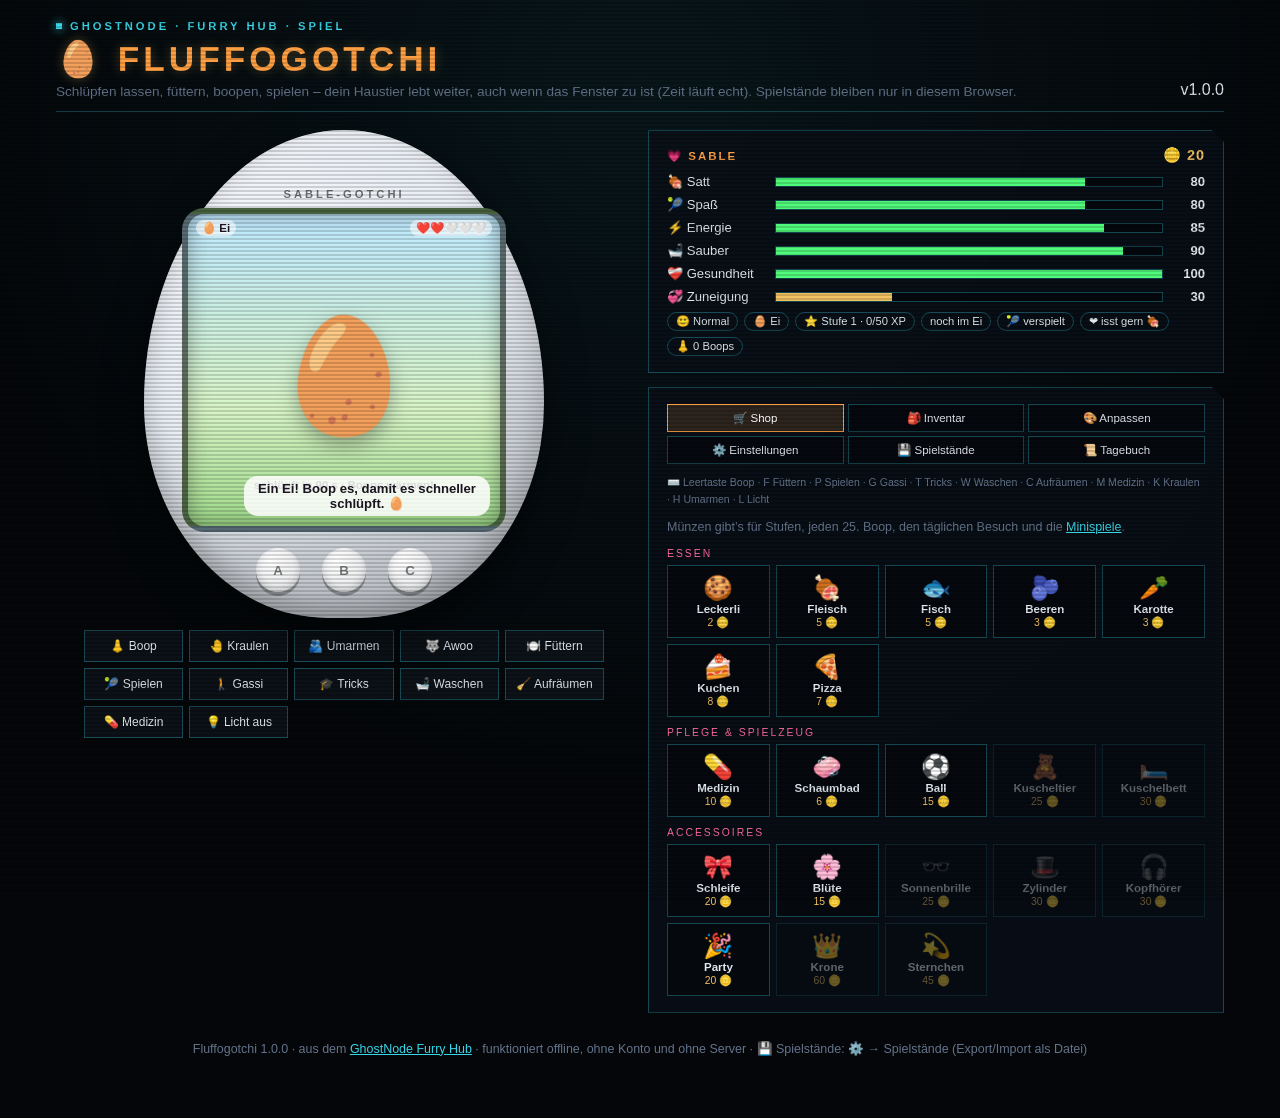
==== commit a3359e80: "Furry Hub Tamagotchi 2.0: animated full body per species (tails, wings, legs), moods, idle behaviour" ====
--- a/games/fluffogotchi/index.html
+++ b/games/fluffogotchi/index.html
@@ -48,6 +48,8 @@
                     <button type="button" class="fh-btn" data-t="awoo">🐺 Awoo</button>
                     <button type="button" class="fh-btn" data-t="feed">🍽️ Füttern</button>
                     <button type="button" class="fh-btn" data-t="play">🎾 Spielen</button>
+                    <button type="button" class="fh-btn" data-t="walk">🚶 Gassi</button>
+                    <button type="button" class="fh-btn" data-t="tricks">🎓 Tricks</button>
                     <button type="button" class="fh-btn" data-t="wash">🛁 Waschen</button>
                     <button type="button" class="fh-btn" data-t="clean">🧹 Aufräumen</button>
                     <button type="button" class="fh-btn" data-t="medicine">💊 Medizin</button>
@@ -59,7 +61,7 @@
                 <div class="fh-card"><div class="fh-ct"><span id="tamaTitle">💗 Zustand</span><span class="coins" id="tamaCoins"></span></div><div id="tamaBars"></div><div class="tama-meta" id="tamaMeta"></div></div>
                 <div class="fh-card">
                     <div class="tama-tabs"><button type="button" data-tt="shop" class="on">🛒 Shop</button><button type="button" data-tt="bag">🎒 Inventar</button><button type="button" data-tt="custom">🎨 Anpassen</button><button type="button" data-tt="settings">⚙️ Einstellungen</button><button type="button" data-tt="slots">💾 Spielstände</button><button type="button" data-tt="log">📜 Tagebuch</button></div>
-                    <p class="muted small tama-keys">⌨️ Leertaste Boop · F Füttern · P Spielen · W Waschen · C Aufräumen · M Medizin · K Kraulen · H Umarmen · L Licht</p>
+                    <p class="muted small tama-keys">⌨️ Leertaste Boop · F Füttern · P Spielen · G Gassi · T Tricks · W Waschen · C Aufräumen · M Medizin · K Kraulen · H Umarmen · L Licht</p>
                     <div id="tamaTab"></div>
                 </div>
             </div>
--- a/games/fluffogotchi/furhub.css
+++ b/games/fluffogotchi/furhub.css
@@ -690,3 +690,101 @@
 .fh a.ov-feat span { color: #fff; }
 .mode-switch.four { grid-template-columns: repeat(4, 1fr); }
 @media (max-width: 600px) { .mode-switch.four { grid-template-columns: 1fr 1fr; } }
+
+/* ===== Tamagotchi 2.0: ganzer animierter Körper, Laune, Bewegungen ===== */
+.tama-pet.has-body { inset: 8% 6% 17%; align-items: flex-end; }
+.tama-pet .tp-move { position: relative; width: 100%; display: flex; justify-content: center; align-items: flex-end; }
+.tama-pet.has-body .tp-wrap { width: calc(78% * var(--sc, 1)); aspect-ratio: 1 / 1.08; animation: none; }
+.tama-pet.has-body .tp-head { position: absolute; left: 50%; top: -2%; width: 70%; transform: translateX(-50%); transform-origin: 50% 85%; z-index: 2; animation: tpHead 3.2s ease-in-out infinite; }
+.tama-pet.has-body .tp-head .fh-sona { border-radius: 50%; display: block; }
+.tama-pet.has-body .tp-body { position: absolute; left: 0; right: 0; bottom: 0; width: 100%; overflow: visible; z-index: 1; }
+.tama-pet.has-body .tp-hat { top: -10%; }
+.tp-shadow { position: absolute; bottom: -2%; left: 50%; width: 52%; height: 7%; transform: translateX(-50%); background: radial-gradient(rgba(0, 0, 0, .28), transparent 70%); border-radius: 50%; z-index: 0; animation: tpShadow 2.8s ease-in-out infinite; pointer-events: none; }
+.tama-pet:not(.has-body) .tp-shadow { display: none; }
+.tp-torso { transform-box: fill-box; transform-origin: 50% 100%; animation: tpBreathe 2.8s ease-in-out infinite; }
+.tp-tail-in { transform-box: fill-box; transform-origin: 0% 100%; animation: tpWag 1.6s ease-in-out infinite; }
+.tp-wing { transform-box: fill-box; animation: tpFlap 2.4s ease-in-out infinite; }
+.tp-wing.w-l { transform-origin: 100% 60%; } .tp-wing.w-r { transform-origin: 0% 60%; animation-name: tpFlapR; }
+.tp-leg { transform-box: fill-box; transform-origin: 50% 0%; }
+.tp-glow { animation: tpGlow 1.8s ease-in-out infinite; }
+@keyframes tpHead { 0%, 100% { transform: translateX(-50%) rotate(0); } 30% { transform: translateX(-50%) rotate(-3deg); } 70% { transform: translateX(-50%) rotate(3deg); } }
+@keyframes tpBreathe { 0%, 100% { transform: scale(1, 1); } 50% { transform: scale(1.025, .965); } }
+@keyframes tpShadow { 0%, 100% { opacity: .9; } 50% { opacity: .7; } }
+@keyframes tpWag { 0%, 100% { transform: rotate(-8deg); } 50% { transform: rotate(14deg); } }
+@keyframes tpFlap { 0%, 100% { transform: rotate(0); } 50% { transform: rotate(-14deg); } }
+@keyframes tpFlapR { 0%, 100% { transform: rotate(0); } 50% { transform: rotate(14deg); } }
+@keyframes tpGlow { 0%, 100% { opacity: 1; filter: drop-shadow(0 0 2px currentColor); } 50% { opacity: .55; } }
+/* Laune */
+.tama-pet.st-happy .tp-tail-in { animation-duration: .45s; }
+.tama-pet.st-happy .tp-head { animation-duration: 1.6s; }
+.tama-pet.st-sad .tp-tail-in { animation: tpWagSlow 4s ease-in-out infinite; }
+.tama-pet.st-sad .tp-head { animation: none; transform: translateX(-50%) translateY(6%) rotate(-6deg); }
+.tama-pet.st-angry .tp-tail-in { animation: tpLash .3s ease-in-out infinite; }
+.tama-pet.st-sick .tp-wrap { filter: hue-rotate(45deg) saturate(.7) drop-shadow(0 8px 10px rgba(0, 0, 0, .3)); animation: tpShiver .18s linear infinite; }
+.tama-pet.st-sick .tp-wrap::after { content: '🤒'; position: absolute; right: 4%; top: 6%; font-size: 1.4rem; z-index: 3; }
+.tama-pet.st-sleepy .tp-head { animation: tpNod 3s ease-in-out infinite; }
+.tama-pet.st-sleep .tp-wrap { transform: translateY(14%) scaleY(.86); transition: transform .6s; }
+.tama-pet.st-sleep .tp-head { animation: tpSleepHead 4s ease-in-out infinite; }
+.tama-pet.st-sleep .tp-torso { animation-duration: 4.5s; }
+.tama-pet.st-sleep .tp-tail-in, .tama-pet.st-sleep .tp-wing { animation: none; }
+.tama-pet.st-sleep .tp-leg-front, .tama-pet.st-sleep .leg-front { transform: scaleY(.55); }
+.tp-zzz { position: absolute; right: 8%; top: 4%; font-weight: 800; color: #cfe3ff; font-size: 1.3rem; opacity: 0; z-index: 3; animation: tpZzz 3s ease-in infinite; text-shadow: 0 0 6px rgba(120, 160, 255, .8); }
+.tp-zzz.z2 { animation-delay: 1s; font-size: 1.05rem; } .tp-zzz.z3 { animation-delay: 2s; font-size: 1.6rem; }
+@keyframes tpZzz { 0% { opacity: 0; transform: translate(0, 0) scale(.6); } 20% { opacity: 1; } 100% { opacity: 0; transform: translate(26px, -60px) scale(1.2); } }
+@keyframes tpWagSlow { 0%, 100% { transform: rotate(20deg); } 50% { transform: rotate(28deg); } }
+@keyframes tpLash { 0%, 100% { transform: rotate(-14deg); } 50% { transform: rotate(18deg); } }
+@keyframes tpShiver { 0% { translate: -1px 0; } 50% { translate: 1px 0; } 100% { translate: -1px 0; } }
+@keyframes tpNod { 0%, 70%, 100% { transform: translateX(-50%) rotate(0); } 80% { transform: translateX(-50%) translateY(8%) rotate(4deg); } }
+@keyframes tpSleepHead { 0%, 100% { transform: translateX(-50%) translateY(18%) rotate(-10deg); } 50% { transform: translateX(-50%) translateY(20%) rotate(-12deg); } }
+/* Bewegungen (an-…) */
+.tama-pet.an-walk .tp-move { animation: tpWalk 6s ease-in-out; }
+.tama-pet.an-walk .leg-a { animation: tpStep .4s ease-in-out infinite; }
+.tama-pet.an-walk .leg-b { animation: tpStep .4s .2s ease-in-out infinite; }
+.tama-pet.an-walk .tp-wrap { animation: tpBob .4s ease-in-out infinite; }
+@keyframes tpWalk { 0% { transform: translateX(0) scaleX(1); } 30% { transform: translateX(-34%) scaleX(1); } 33% { transform: translateX(-34%) scaleX(-1); } 80% { transform: translateX(30%) scaleX(-1); } 83% { transform: translateX(30%) scaleX(1); } 100% { transform: translateX(0) scaleX(1); } }
+@keyframes tpStep { 0%, 100% { transform: rotate(0); } 50% { transform: rotate(-16deg) translateY(-3px); } }
+@keyframes tpBob { 0%, 100% { transform: translateY(0); } 50% { transform: translateY(-3%); } }
+.tama-pet.an-hop .tp-wrap { animation: tpHop .9s cubic-bezier(.3, .7, .4, 1); }
+@keyframes tpHop { 0%, 100% { transform: translateY(0) scale(1, 1); } 15% { transform: translateY(0) scale(1.08, .9); } 45% { transform: translateY(-24%) scale(.95, 1.06); } 75% { transform: translateY(0) scale(1.06, .94); } }
+.tama-pet.an-eat .tp-head { animation: tpChomp .3s ease-in-out 5; }
+@keyframes tpChomp { 0%, 100% { transform: translateX(-50%) rotate(0); } 50% { transform: translateX(-50%) translateY(10%) rotate(4deg); } }
+.tama-pet.an-play .tp-wrap { animation: tpPlay 1.6s ease-in-out; }
+@keyframes tpPlay { 0%, 100% { transform: translate(0, 0) rotate(0); } 20% { transform: translate(-10%, -20%) rotate(-8deg); } 45% { transform: translate(8%, 0) rotate(4deg); } 65% { transform: translate(10%, -26%) rotate(10deg); } 85% { transform: translate(0, 0) rotate(0); } }
+.tama-pet.an-wash .tp-wrap, .tama-pet.an-shake .tp-wrap { animation: tpShake .15s linear 8; }
+@keyframes tpShake { 0%, 100% { transform: rotate(0); } 25% { transform: rotate(-6deg); } 75% { transform: rotate(6deg); } }
+.tama-pet.an-shake .tp-wrap::before { content: '💦'; position: absolute; left: -6%; top: 20%; font-size: 1.3rem; z-index: 3; animation: tamaSpark .6s ease-in-out 2; }
+.tama-pet.an-spin .tp-move { animation: tpSpin 1.1s ease-in-out; }
+@keyframes tpSpin { 0% { transform: rotateY(0); } 100% { transform: rotateY(720deg); } }
+.tama-pet.an-sit .tp-wrap { transform: translateY(6%) scaleY(.92); transition: transform .3s; }
+.tama-pet.an-sit .tp-tail-in { animation-duration: .5s; }
+.tama-pet.an-roll .tp-wrap { animation: tpRoll 1.3s ease-in-out; }
+@keyframes tpRoll { 0% { transform: rotate(0) translateX(0); } 50% { transform: rotate(180deg) translateX(-10%) translateY(-8%); } 100% { transform: rotate(360deg) translateX(0); } }
+.tama-pet.an-paw .leg-front.leg-a, .tama-pet.an-wave .leg-front.leg-a { animation: tpPaw .4s ease-in-out 4; }
+@keyframes tpPaw { 0%, 100% { transform: rotate(0); } 50% { transform: rotate(-60deg) translateY(-6px); } }
+.tama-pet.an-wave .tp-head { animation: tpHead .8s ease-in-out 2; }
+.tama-pet.an-dance .tp-wrap { animation: tpDance .4s ease-in-out 8; }
+@keyframes tpDance { 0%, 100% { transform: rotate(-8deg) translateY(0); } 50% { transform: rotate(8deg) translateY(-8%); } }
+.tama-pet.an-dance .tp-wrap::before { content: '🎵'; position: absolute; left: -4%; top: 0; font-size: 1.3rem; z-index: 3; animation: tamaSpark .8s ease-in-out infinite; }
+.tama-pet.an-beg .tp-wrap { animation: tpBeg 2.2s ease-in-out; }
+@keyframes tpBeg { 0%, 100% { transform: rotate(0) translateY(0); } 20%, 80% { transform: rotate(-6deg) translateY(-10%) scaleY(1.06); } }
+.tama-pet.an-beg .leg-front { animation: tpPaw .5s ease-in-out 3; }
+.tama-pet.an-sniff .tp-head { animation: tpSniff 1.8s ease-in-out; }
+@keyframes tpSniff { 0%, 100% { transform: translateX(-50%) rotate(0); } 20% { transform: translateX(-58%) translateY(10%) rotate(-10deg); } 40% { transform: translateX(-42%) translateY(10%) rotate(10deg); } 60% { transform: translateX(-56%) translateY(8%) rotate(-6deg); } }
+.tama-pet.an-yawn .tp-head { animation: tpYawn 1.6s ease-in-out; }
+@keyframes tpYawn { 0%, 100% { transform: translateX(-50%) scale(1); } 40%, 60% { transform: translateX(-50%) scale(1.08, 1.12) rotate(-4deg); } }
+.tama-pet.an-scratch .leg-back.leg-a { animation: tpScratch .12s linear 10; }
+.tama-pet.an-scratch .tp-head { transform: translateX(-50%) rotate(8deg); }
+@keyframes tpScratch { 0%, 100% { transform: rotate(0); } 50% { transform: rotate(-30deg) translateY(-8px); } }
+.tama-pet.an-cuddle .tp-wrap { animation: tpCuddle 1.6s ease-in-out; }
+@keyframes tpCuddle { 0%, 100% { transform: scale(1); } 30% { transform: scale(1.06, .95) rotate(-4deg); } 60% { transform: scale(1.06, .95) rotate(4deg); } }
+.tama-pet.an-cuddle .tp-tail-in { animation-duration: .35s; }
+.tama-pet.an-medicine .tp-wrap { animation: tpShake .12s linear 4; }
+.tp-prop { position: absolute; z-index: 4; font-size: 1.8rem; pointer-events: none; filter: drop-shadow(0 2px 2px rgba(0, 0, 0, .3)); }
+.tp-prop.prop-eat { left: 50%; top: 52%; transform: translateX(-50%); animation: tpPropEat 1.5s ease-in forwards; }
+.tp-prop.prop-play { left: 10%; bottom: 10%; animation: tpBall 1.6s ease-in-out forwards; }
+.tp-prop.prop-wash { left: 20%; top: 20%; animation: tpBubble 1.5s ease-out forwards; }
+.tp-prop.prop-medicine { left: 50%; top: 50%; transform: translateX(-50%); animation: tpPropEat 1.2s ease-in forwards; }
+@keyframes tpPropEat { 0% { opacity: 1; transform: translateX(-50%) scale(1); } 70% { opacity: 1; transform: translateX(-50%) scale(.6); } 100% { opacity: 0; transform: translateX(-50%) scale(.1); } }
+@keyframes tpBall { 0% { transform: translate(0, 0); } 25% { transform: translate(70%, -140%); } 50% { transform: translate(140%, 0); } 75% { transform: translate(200%, -90%); } 100% { transform: translate(260%, 0); opacity: 0; } }
+@keyframes tpBubble { 0% { opacity: 0; transform: translate(0, 0) scale(.5); } 30% { opacity: 1; } 100% { opacity: 0; transform: translate(60%, -120%) scale(1.4); } }
+@media (prefers-reduced-motion: reduce) { .tama-pet * { animation: none !important; } }
